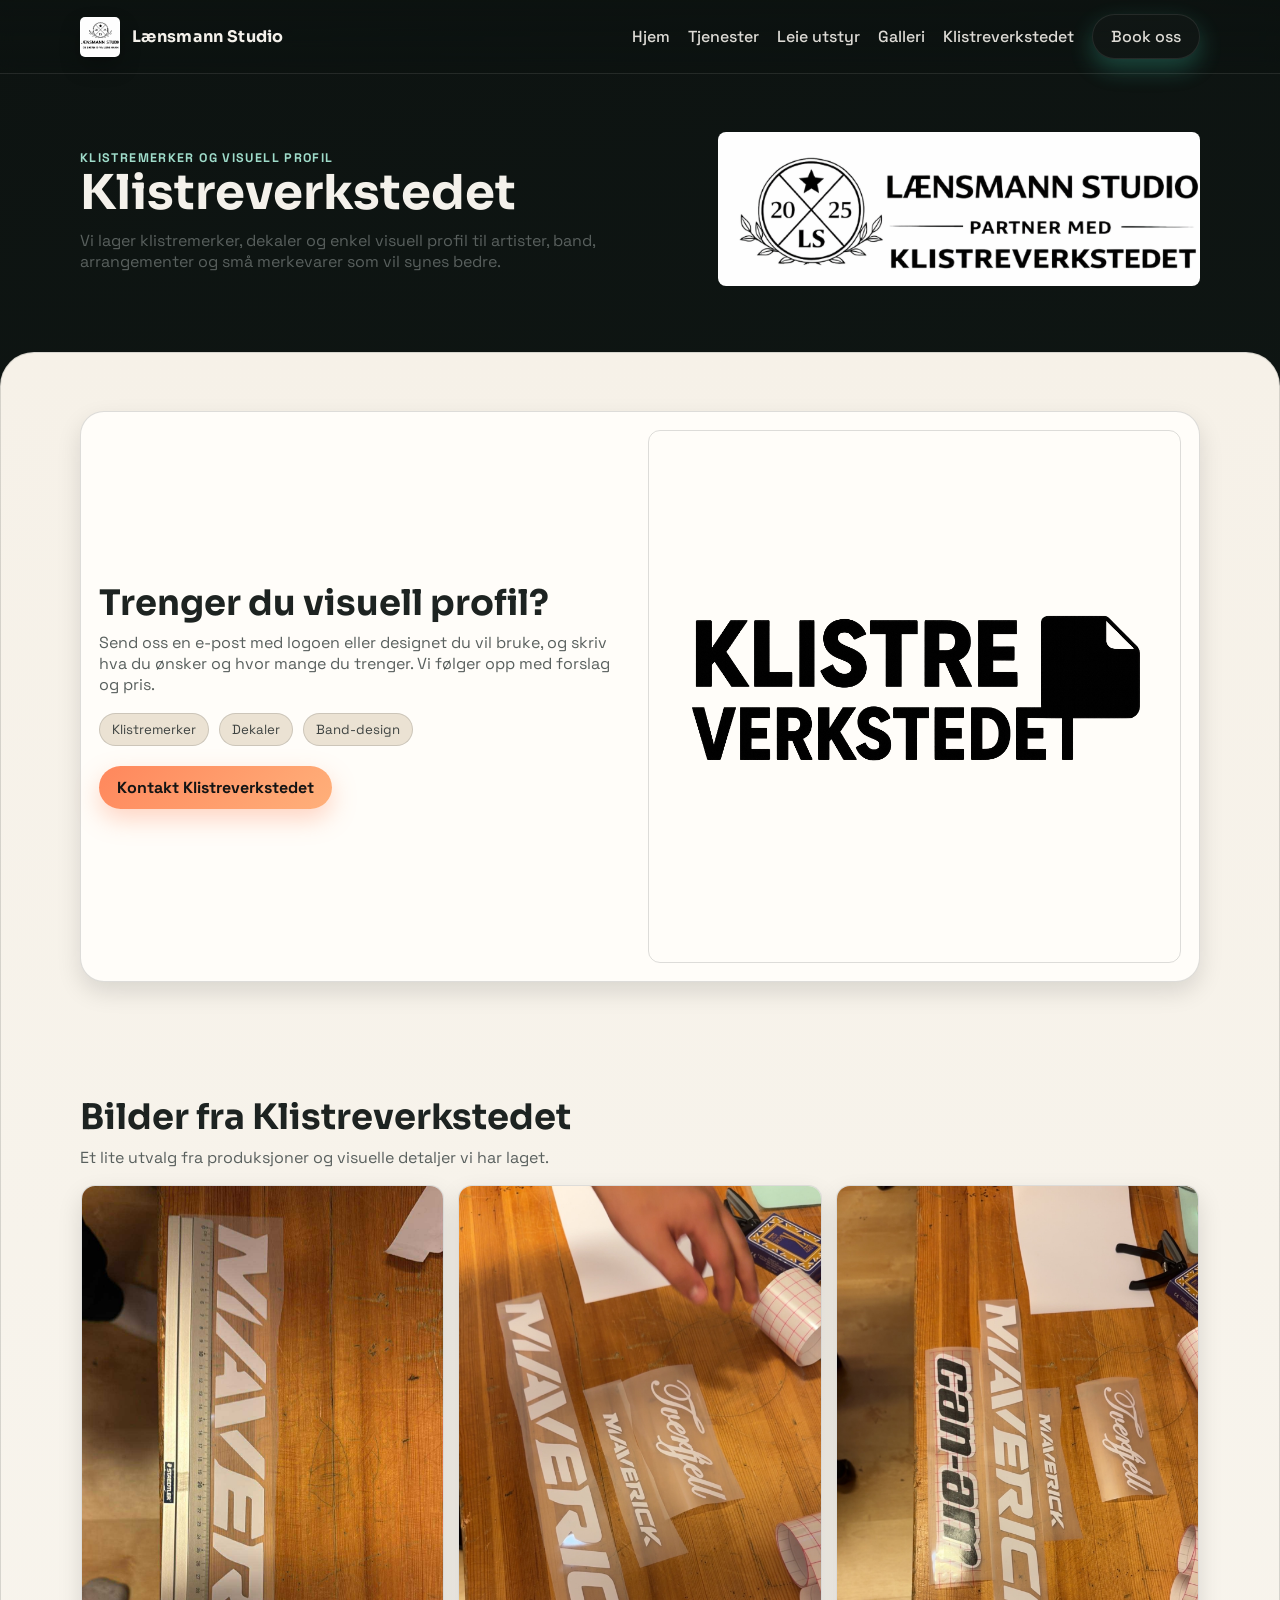
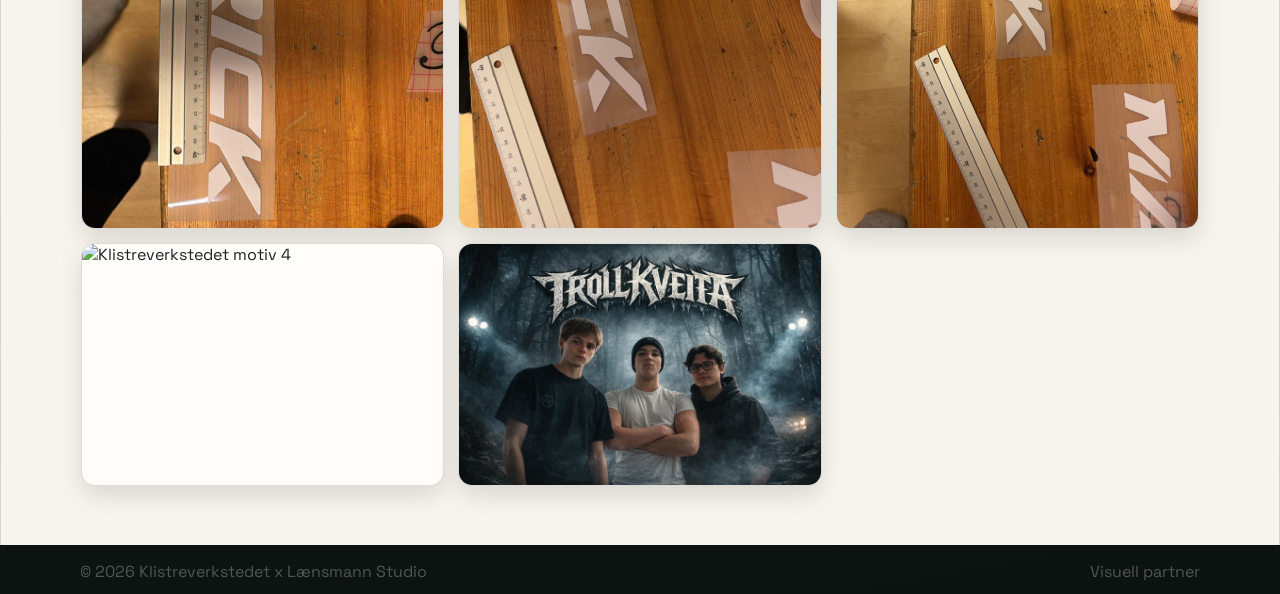
==== index.html @ 18c19442 "Initial commit: Add klistre website" ====
<!DOCTYPE html>
<html lang="no">
<head>
	<meta charset="UTF-8">
	<meta name="viewport" content="width=device-width, initial-scale=1">
	<title>Klistreverkstedet | Klistremerker og visuell profil</title>
	<meta name="description" content="Klistreverkstedet lager klistremerker, dekaler og grafiske elementer for band, arrangementer og små prosjekter.">
	<meta name="robots" content="index, follow">
	<meta name="theme-color" content="#0f1513">
	<link rel="canonical" href="https://klistre.lensmann.studio/">
	<meta property="og:type" content="website">
	<meta property="og:title" content="Klistreverkstedet | Klistremerker og visuell profil">
	<meta property="og:description" content="Visuell partner for klistremerker, dekaler og design til artister og arrangementer.">
	<meta property="og:url" content="https://klistre.lensmann.studio/">
	<link rel="icon" href="favicon.ico">
	<link rel="preconnect" href="https://fonts.googleapis.com">
	<link rel="preconnect" href="https://fonts.gstatic.com" crossorigin>
	<link href="https://fonts.googleapis.com/css2?family=Sora:wght@400;600;700;800&family=Space+Grotesk:wght@400;500;700&display=swap" rel="stylesheet">
	<link rel="stylesheet" href="style.css">
</head>
<body>
	<a class="skip-link" href="#main-content">Hopp til innhold</a>
	<header class="site-header">
		<div class="container nav-row">
			<a href="https://lensmann.studio/" class="logo" aria-label="Lænsmann Studio hjem">
				<img class="logo-image" src="assets/images/025058f0-4798-4625-9d1c-1b03dbedbc02.png" alt="Lænsmann Studio logo">
				<span class="logo-text">Lænsmann Studio</span>
			</a>
			<button class="nav-toggle" type="button" aria-expanded="false" aria-controls="main-nav" aria-label="Åpne meny">
				<span class="nav-toggle__icon" aria-hidden="true">
					<span class="nav-toggle__line"></span>
					<span class="nav-toggle__line"></span>
					<span class="nav-toggle__line"></span>
				</span>
			</button>
			<nav id="main-nav" class="site-nav" aria-label="Hovedmeny">
				<a href="https://lensmann.studio/">Hjem</a>
				<a href="https://lensmann.studio/#tjenester">Tjenester</a>
				<a href="https://lensmann.studio/leieut.html">Leie utstyr</a>
				<a href="https://lensmann.studio/galleri.html">Galleri</a>
				<a href="https://klistre.lensmann.studio/">Klistreverkstedet</a>
				<a href="https://lensmann.studio/kontakt.html" class="btn btn-secondary btn-booking">Book oss</a>
			</nav>
		</div>
	</header>

	<main id="main-content">
		<section class="page-hero">
			<div class="container hero-layout">
				<div>
					<span class="eyebrow">Klistremerker og visuell profil</span>
					<h1 class="page-title">Klistreverkstedet</h1>
					<p class="section-lead">Vi lager klistremerker, dekaler og enkel visuell profil til artister, band, arrangementer og små merkevarer som vil synes bedre.</p>
				</div>
				<img src="assets/images/image.png" alt="Klistreverkstedet" loading="lazy" decoding="async" style="max-width: 100%; height: auto; object-fit: cover; border-radius: 8px;">
			</div>
		</section>

		<div class="content-shell">
			<section>
				<div class="container">
					<article class="partner-card">
						<div>
							<h2 class="section-title">Trenger du visuell profil?</h2>
							<p class="section-lead">Send oss en e-post med logoen eller designet du vil bruke, og skriv hva du ønsker og hvor mange du trenger. Vi følger opp med forslag og pris.</p>
							<div class="feature-row">
								<span class="tag">Klistremerker</span>
								<span class="tag">Dekaler</span>
								<span class="tag">Band-design</span>
							</div>
							<div class="hero-actions">
								<a class="btn btn-primary" href="mailto:klistreverkstedet@lensmann.studio?subject=Foresp%C3%B8rsel%20om%20klistremerker">Kontakt Klistreverkstedet</a>
							</div>
						</div>
						<img src="assets/images/klistreverkstedet.png" alt="Klistreverkstedet logo" loading="lazy" decoding="async">
					</article>
				</div>
			</section>

			<section>
				<div class="container">
					<div class="section-head">
						<h2 class="section-title">Bilder fra Klistreverkstedet</h2>
						<p class="section-lead">Et lite utvalg fra produksjoner og visuelle detaljer vi har laget.</p>
					</div>

					<div id="klistre-media-wall" class="media-wall">
						<p class="form-help">Laster media...</p>
					</div>
				</div>
			</section>
		</div>
	</main>

	<footer>
		<div class="container footer-inner">
			<span>© <span id="year"></span> Klistreverkstedet x Lænsmann Studio</span>
			<span>Visuell partner</span>
		</div>
	</footer>

	<script>
		document.getElementById("year").textContent = new Date().getFullYear();

		function setupMobileNav() {
			const navToggle = document.querySelector(".nav-toggle");
			const siteNav = document.querySelector(".site-nav");

			if (!navToggle || !siteNav) {
				return;
			}

			const closeNav = () => {
				navToggle.setAttribute("aria-expanded", "false");
				navToggle.setAttribute("aria-label", "Åpne meny");
				siteNav.classList.remove("is-open");
			};

			navToggle.addEventListener("click", () => {
				const isExpanded = navToggle.getAttribute("aria-expanded") === "true";
				const nextExpanded = !isExpanded;
				navToggle.setAttribute("aria-expanded", String(nextExpanded));
				navToggle.setAttribute("aria-label", nextExpanded ? "Lukk meny" : "Åpne meny");
				siteNav.classList.toggle("is-open", nextExpanded);
			});

			siteNav.querySelectorAll("a").forEach((link) => {
				link.addEventListener("click", closeNav);
			});

			window.addEventListener("resize", () => {
				if (window.innerWidth > 820) {
					closeNav();
				}
			});
		}

		setupMobileNav();

		async function loadKlistreMedia() {
			const mediaWall = document.getElementById("klistre-media-wall");

			try {
				const response = await fetch("assets/data/klistreverksted-media.json", { cache: "no-store" });
				if (!response.ok) {
					throw new Error("Kunne ikke hente media.");
				}

				const data = await response.json();
				const mediaItems = Array.isArray(data.media) ? data.media : [];

				if (!mediaItems.length) {
					mediaWall.innerHTML = '<p class="form-help">Ingen media funnet enda.</p>';
					return;
				}

				mediaWall.innerHTML = mediaItems
					.map((item, index) => {
						if (item.type === "video") {
							return `
								<figure class="media-item">
									<video controls preload="metadata" playsinline>
										<source src="${item.src}" type="video/quicktime">
										Nettleseren din støtter ikke denne videoen.
									</video>
								</figure>
							`;
						}

						const altText = item.alt || `Klistreverkstedet media ${index + 1}`;
						return `
							<figure class="media-item">
								<img src="${item.src}" alt="${altText}" loading="lazy" decoding="async">
							</figure>
						`;
					})
					.join("");
			} catch (error) {
				mediaWall.innerHTML = '<p class="form-help">Kunne ikke laste media akkurat nå. Prøv å oppdatere siden.</p>';
			}
		}

		loadKlistreMedia();
	</script>
</body>
</html>
---- style.css ----
:root {
  --bg: #0f1513;
  --bg-soft: #16201d;
  --surface: #f6f1e8;
  --surface-2: #ebe2d3;
  --text-dark: #1d2321;
  --text-light: #f4f1eb;
  --muted: #59605e;
  --brand: #ff875c;
  --brand-dark: #d65d34;
  --accent: #3fc2a3;
  --border-dark: rgba(255, 255, 255, 0.1);
  --border-light: rgba(29, 35, 33, 0.15);
  --radius-lg: 24px;
  --radius-md: 16px;
  --radius-sm: 12px;
  --shadow-soft: 0 14px 34px rgba(0, 0, 0, 0.16);
  --shadow-card: 0 10px 24px rgba(0, 0, 0, 0.12);
}

* {
  box-sizing: border-box;
}

html,
body {
  margin: 0;
  padding: 0;
  scroll-behavior: smooth;
}

body {
  font-family: "Space Grotesk", "Segoe UI", sans-serif;
  color: var(--text-light);
  background:
    radial-gradient(900px 500px at 85% -10%, rgba(255, 135, 92, 0.28), transparent 50%),
    radial-gradient(1000px 550px at 10% -15%, rgba(63, 194, 163, 0.18), transparent 46%),
    linear-gradient(170deg, #0d1311 0%, #101815 55%, #0c1210 100%);
  min-height: 100vh;
}

img {
  max-width: 100%;
  display: block;
}

a {
  color: inherit;
  text-decoration: none;
}

a:focus-visible,
button:focus-visible,
summary:focus-visible {
  outline: 3px solid #3fc2a3;
  outline-offset: 3px;
}

.skip-link {
  position: absolute;
  top: -100px;
  left: 12px;
  z-index: 120;
  background: #ffffff;
  color: #111;
  padding: 10px 14px;
  border-radius: 10px;
  border: 1px solid #111;
  font-weight: 700;
}

.skip-link:focus {
  top: 12px;
}

.container {
  width: min(1120px, 92%);
  margin: 0 auto;
}

.site-header {
  position: sticky;
  top: 0;
  z-index: 50;
  padding-top: env(safe-area-inset-top);
  border-bottom: 1px solid var(--border-dark);
  backdrop-filter: blur(8px) saturate(130%);
  background: linear-gradient(to bottom, rgba(12, 18, 16, 0.95), rgba(12, 18, 16, 0.72));
}

.nav-row {
  display: flex;
  align-items: center;
  justify-content: space-between;
  gap: 20px;
  padding: 14px 0;
}

.logo {
  display: inline-flex;
  align-items: center;
  gap: 12px;
}

.logo-image {
  width: 40px;
  height: 40px;
  border-radius: 5px;
  object-fit: cover;
  border: 1px solid rgba(255, 255, 255, 0.26);
  box-shadow: 0 10px 20px rgba(0, 0, 0, 0.26);
  background: #fff;
}

.logo-badge {
  width: 38px;
  height: 38px;
  border-radius: 10px;
  display: grid;
  place-items: center;
  background: linear-gradient(140deg, var(--brand), #ffb07a);
  color: #111;
  font-weight: 800;
  letter-spacing: 0.02em;
  box-shadow: var(--shadow-soft);
}

.logo-text {
  font-family: "Sora", "Segoe UI", sans-serif;
  font-weight: 700;
  letter-spacing: 0.02em;
}

.site-nav {
  display: flex;
  align-items: center;
  gap: 18px;
  flex-wrap: wrap;
}

.nav-toggle {
  display: none;
  width: 42px;
  height: 42px;
  align-items: center;
  justify-content: center;
  border: 1px solid rgba(255, 255, 255, 0.22);
  border-radius: 10px;
  background: rgba(255, 255, 255, 0.04);
  color: var(--text-light);
  cursor: pointer;
}

.nav-toggle__icon {
  display: grid;
  gap: 4px;
}

.nav-toggle__line {
  display: block;
  width: 18px;
  height: 2px;
  border-radius: 2px;
  background: currentColor;
  transition: transform 0.2s ease, opacity 0.2s ease;
}

.nav-toggle[aria-expanded="true"] .nav-toggle__line:nth-child(1) {
  transform: translateY(6px) rotate(45deg);
}

.nav-toggle[aria-expanded="true"] .nav-toggle__line:nth-child(2) {
  opacity: 0;
}

.nav-toggle[aria-expanded="true"] .nav-toggle__line:nth-child(3) {
  transform: translateY(-6px) rotate(-45deg);
}

.site-nav a {
  opacity: 0.9;
  font-weight: 500;
}

.site-nav a:hover {
  opacity: 1;
}

.btn {
  display: inline-flex;
  align-items: center;
  justify-content: center;
  border: 0;
  border-radius: 999px;
  padding: 11px 18px;
  font-weight: 700;
  transition: transform 0.15s ease, box-shadow 0.15s ease;
}

.btn:hover {
  transform: translateY(-1px);
}

.btn-primary {
  background: linear-gradient(135deg, var(--brand), #ffb07a);
  color: #141414;
  box-shadow: 0 10px 24px rgba(255, 135, 92, 0.34);
}
.btn-primary:hover {
  box-shadow: 0 16px 32px rgba(255, 135, 92, 0.48);
}

.btn-booking {
  background: linear-gradient(135deg, var(--accent), #7fdbc7);
  color: #10211d;
  box-shadow: 0 10px 24px rgba(63, 194, 163, 0.34);
}

.btn-booking:hover {
  box-shadow: 0 16px 32px rgba(63, 194, 163, 0.48);
  transform: translateY(-2px);
}


.btn-secondary {
  border: 1px solid var(--border-dark);
  color: var(--text-light);
  background: rgba(255, 255, 255, 0.02);
}

.hero {
  padding: 72px 0 32px;
}

.hero-layout {
  display: grid;
  grid-template-columns: 1.12fr 0.88fr;
  gap: 24px;
  align-items: center;
}

.eyebrow {
  display: inline-block;
  text-transform: uppercase;
  letter-spacing: 0.11em;
  font-size: 0.78rem;
  color: #9fdcca;
  font-weight: 700;
}

h1,
h2,
h3 {
  margin-top: 0;
  line-height: 1.1;
  font-family: "Sora", "Segoe UI", sans-serif;
}

h1 {
  font-size: clamp(2rem, 4.9vw, 3.7rem);
  margin-bottom: 0.9rem;
}

.lead {
  color: #d4d7d5;
  max-width: 60ch;
  font-size: 1.04rem;
}

.hero-actions {
  margin-top: 20px;
  display: flex;
  gap: 10px;
  flex-wrap: wrap;
}

.hero-media {
  border-radius: var(--radius-lg);
  overflow: hidden;
  border: 1px solid var(--border-dark);
  box-shadow: var(--shadow-soft);
}

.hero-media img {
  width: 100%;
  height: 100%;
  min-height: 350px;
  object-fit: cover;
}

.content-shell {
  background: linear-gradient(180deg, var(--surface) 0%, #f8f5ee 100%);
  border-top-left-radius: 34px;
  border-top-right-radius: 34px;
  margin-top: 36px;
  color: var(--text-dark);
  border: 1px solid var(--border-light);
  border-bottom: 0;
}

section {
  padding: 58px 0;
}

.section-head {
  margin-bottom: 16px;
}

.section-title {
  font-size: clamp(1.55rem, 3vw, 2.2rem);
  margin-bottom: 10px;
}

.section-lead {
  margin: 0;
  color: var(--muted);
  max-width: 62ch;
}

.grid-3 {
  margin-top: 22px;
  display: grid;
  grid-template-columns: repeat(3, minmax(0, 1fr));
  gap: 16px;
}

.card {
  background: #fffdf9;
  border: 1px solid var(--border-light);
  border-radius: var(--radius-md);
  padding: 18px;
  box-shadow: var(--shadow-card);
  
}

.card p {
  margin: 0;
  color: var(--muted);
}

.card,
.hero-media,
.gallery-item,
.item-card,
.partner-card {
  transition: transform 0.2s ease, box-shadow 0.2s ease;
}

.card:hover,
.item-card:hover,
.partner-card:hover {
  transform: translateY(-3px);
  box-shadow: 0 14px 28px rgba(0, 0, 0, 0.18);
}

.tag {
  display: inline-flex;
  align-items: center;
  gap: 8px;
  font-size: 0.83rem;
  border-radius: 999px;
  background: var(--surface-2);
  padding: 7px 12px;
  border: 1px solid var(--border-light);
  color: #3e4341;
}

.feature-row {
  margin-top: 18px;
  display: flex;
  flex-wrap: wrap;
  gap: 10px;
}

.gallery {
  margin-top: 22px;
  display: grid;
  grid-template-columns: repeat(3, minmax(0, 1fr));
  gap: 12px;
}

.gallery-item {
  border-radius: 14px;
  overflow: hidden;
  border: 1px solid var(--border-light);
}

.gallery-item img {
  width: 100%;
  height: 100%;
  min-height: 210px;
  object-fit: cover;
}

.pricing-grid {
  margin-top: 22px;
  display: grid;
  grid-template-columns: repeat(3, minmax(0, 1fr));
  gap: 16px;
}

.price {
  font-size: 1.6rem;
  font-weight: 800;
  margin: 10px 0;
}

.split {
  margin-top: 18px;
  display: grid;
  grid-template-columns: 1.1fr 0.9fr;
  gap: 16px;
}

.contact-list {
  display: grid;
  gap: 8px;
  color: var(--muted);
}

.contact-list a:hover {
  color: #2c4a42;
  text-decoration: underline;
}

.booking-form {
  margin-top: 14px;
  padding: 22px;
  border: 1px solid #dbcdb9;
  background:
    radial-gradient(700px 180px at 100% -5%, rgba(255, 135, 92, 0.12), transparent 55%),
    #fffdf8;
  box-shadow: 0 22px 40px rgba(29, 35, 33, 0.14);
}

.form-block {
  padding: 14px;
  border-radius: 14px;
  background: linear-gradient(180deg, #fffdfa 0%, #fff7ec 100%);
  border: 1px solid #e3d7c7;
  margin-bottom: 12px;
}

.form-block h3 {
  margin: 0 0 10px;
  font-size: 1.05rem;
}

.form-grid {
  display: grid;
  grid-template-columns: repeat(2, minmax(0, 1fr));
  gap: 12px;
}

.event-options-grid {
  display: grid;
  grid-template-columns: repeat(3, minmax(0, 1fr));
  gap: 10px;
  margin-top: 8px;
}

.choice-chip {
  display: grid;
  grid-template-columns: 18px 1fr auto;
  align-items: center;
  gap: 8px;
  border: 1px solid #deceba;
  border-radius: 14px;
  padding: 11px 12px;
  background: linear-gradient(180deg, #fff 0%, #fff8ef 100%);
  cursor: pointer;
  min-height: 52px;
  transition: transform 0.15s ease, border-color 0.15s ease, box-shadow 0.15s ease, background 0.15s ease;
}

.choice-chip input {
  width: 16px;
  height: 16px;
}

.choice-chip span {
  font-weight: 600;
  color: #313836;
}

.choice-chip span::after {
  content: "Velg";
  font-size: 0.72rem;
  letter-spacing: 0.04em;
  text-transform: uppercase;
  color: #8f6f52;
  margin-left: 10px;
}

.choice-chip:hover {
  transform: translateY(-1px);
  border-color: #c9b296;
}

.choice-chip:has(input:checked) {
  border-color: #3fc2a3;
  box-shadow: 0 0 0 2px rgba(63, 194, 163, 0.2);
  background: linear-gradient(180deg, #f8fffd 0%, #edfff8 100%);
}

.choice-chip:has(input:checked) span::after {
  content: "Valgt";
  color: #16735b;
}

.field {
  display: grid;
  gap: 6px;
}

.field label {
  font-weight: 700;
  font-size: 0.95rem;
}

.field input,
.field select,
.field textarea {
  width: 100%;
  border: 1px solid #d8cdbd;
  border-radius: 10px;
  background: #fff;
  color: #1d2321;
  padding: 11px 12px;
  font: inherit;
  transition: border-color 0.15s ease, box-shadow 0.15s ease;
}

.field textarea {
  resize: vertical;
  min-height: 140px;
}

.field input:focus,
.field select:focus,
.field textarea:focus {
  border-color: #3fc2a3;
  outline: 2px solid rgba(63, 194, 163, 0.2);
}

.field-full {
  grid-column: 1 / -1;
}

.equipment-grid {
  display: grid;
  grid-template-columns: repeat(3, minmax(0, 1fr));
  gap: 10px;
  margin-top: 8px;
}

.equipment-card {
  display: grid;
  gap: 8px;
  border: 1px solid #dfd2c0;
  border-radius: 14px;
  padding: 8px;
  background: linear-gradient(180deg, #fff 0%, #fff9ef 100%);
  font-size: 0.9rem;
  cursor: pointer;
  transition: border-color 0.15s ease, transform 0.15s ease, box-shadow 0.15s ease, background 0.15s ease;
}

.equipment-card input {
  position: absolute;
  opacity: 0;
  pointer-events: none;
}

.equipment-card img {
  width: 100%;
  height: 135px;
  object-fit: cover;
  object-position: center;
  border-radius: 10px;
  border: 1px solid #e7dccd;
}

.equipment-card span {
  display: inline-flex;
  align-items: center;
  justify-content: space-between;
  gap: 6px;
  font-weight: 600;
  color: #343a38;
}

.equipment-card span::after {
  content: "Velg";
  font-size: 0.76rem;
  letter-spacing: 0.04em;
  text-transform: uppercase;
  color: #8b6a4e;
}

.equipment-card:hover {
  border-color: #c9b296;
  transform: translateY(-1px);
}

.equipment-card:has(input:checked) {
  border-color: #3fc2a3;
  box-shadow: 0 0 0 2px rgba(63, 194, 163, 0.22);
  background: linear-gradient(180deg, #f8fffd 0%, #edfff8 100%);
}

.equipment-card:has(input:checked) span::after {
  content: "Valgt";
  color: #16735b;
}

.form-help {
  margin: 10px 0 0;
  font-size: 0.9rem;
  color: #5e6462;
}

.is-hidden {
  display: none;
}

.form-actions {
  margin-top: 14px;
  display: flex;
  align-items: center;
  gap: 12px;
  flex-wrap: wrap;
}

.form-note {
  margin: 0;
  color: var(--muted);
  font-size: 0.92rem;
}

.form-feedback {
  margin: 10px 0 0;
  padding: 10px 12px;
  border-radius: 10px;
  display: none;
  font-weight: 600;
}

.form-feedback.success {
  display: block;
  color: #104a3b;
  background: #ddf7f0;
  border: 1px solid #97d9c7;
}

.form-feedback.error {
  display: block;
  color: #6a1f12;
  background: #ffe9e2;
  border: 1px solid #f4b19f;
}

.hp-field {
  position: absolute;
  left: -9999px;
}

.faq-grid {
  margin-top: 22px;
  display: grid;
  gap: 12px;
}

.faq-item summary {
  font-weight: 700;
  cursor: pointer;
  list-style: none;
}

.faq-item summary::-webkit-details-marker {
  display: none;
}

.faq-item summary::after {
  content: "+";
  float: right;
  color: var(--brand-dark);
}

.faq-item[open] summary::after {
  content: "-";
}

.faq-item p {
  margin-top: 12px;
}

.embed-wrap {
  border-radius: var(--radius-md);
  overflow: hidden;
  border: 1px solid var(--border-light);
  box-shadow: var(--shadow-card);
}

.embed-wrap iframe {
  width: 100%;
  min-height: 780px;
  border: 0;
}

.page-hero {
  padding: 58px 0 30px;
}

.page-title {
  margin-bottom: 10px;
  font-size: clamp(1.8rem, 4vw, 3rem);
}

.item-grid {
  margin-top: 20px;
  display: grid;
  grid-template-columns: repeat(3, minmax(0, 1fr));
  gap: 14px;
}

.item-card {
  background: #fffdf9;
  border: 1px solid var(--border-light);
  border-radius: var(--radius-md);
  overflow: hidden;
  box-shadow: var(--shadow-card);
}

.item-card img {
  width: 100%;
  aspect-ratio: 4 / 3;
  object-fit: cover;
}

.item-card .inner {
  padding: 14px;
}

.partner-card {
  display: grid;
  grid-template-columns: 1fr 1fr;
  gap: 16px;
  align-items: center;
  background: #fffdf9;
  border: 1px solid var(--border-light);
  border-radius: var(--radius-lg);
  padding: 18px;
  box-shadow: var(--shadow-card);
}

.partner-card img {
  width: 100%;
  border-radius: var(--radius-sm);
  border: 1px solid var(--border-light);
}

.media-wall {
  margin-top: 16px;
  display: grid;
  grid-template-columns: repeat(3, minmax(0, 1fr));
  gap: 12px;
}

.media-item {
  margin: 1px;
  border-radius: 14px;
  overflow: hidden;
  border: 1px solid var(--border-light);
  background: #fffdf9;
  box-shadow: var(--shadow-card);
}

.media-item img,
.media-item video {
  width: 100%;
  height: 100%;
  min-height: 220px;
  object-fit: cover;
  display: block;
}

footer {
  margin-top: 3px;
  border-top: 1px solid var(--border-light);
  color: #505654;
}

.footer-inner {
  padding: 12px 0 12px;
  display: flex;
  justify-content: space-between;
  gap: 10px;
  flex-wrap: wrap;
}

@media (max-width: 960px) {
  .hero-layout,
  .grid-3,
  .gallery,
  .pricing-grid,
  .split,
  .item-grid,
  .partner-card,
  .media-wall {
    grid-template-columns: 1fr;
  }

  .hero {
    padding-top: 56px;
  }

  .hero-media img {
    min-height: 250px;
  }

  .content-shell {
    border-top-left-radius: 20px;
    border-top-right-radius: 20px;
    margin-top: 24px;
  }

  .form-grid {
    grid-template-columns: 1fr;
  }

  .equipment-grid {
    grid-template-columns: 1fr 1fr;
  }

  .event-options-grid {
    grid-template-columns: 1fr 1fr;
  }

  .booking-form {
    padding: 16px;
  }

  .form-block {
    padding: 12px;
  }
}

@media (max-width: 820px) {
  .nav-row {
    flex-wrap: wrap;
    align-items: center;
    gap: 8px;
    padding: 12px 0;
  }

  .logo {
    margin-right: auto;
  }

  .logo-text {
    font-size: 0.98rem;
  }

  .nav-toggle {
    display: inline-flex;
  }

  .site-nav {
    width: 100%;
    display: grid;
    grid-template-columns: 1fr;
    gap: 8px;
    max-height: 0;
    opacity: 0;
    overflow: hidden;
    pointer-events: none;
    transform: translateY(-6px);
    transition: max-height 0.25s ease, opacity 0.2s ease, transform 0.2s ease, margin-top 0.2s ease, padding-top 0.2s ease;
  }

  .site-nav.is-open {
    max-height: 360px;
    opacity: 1;
    pointer-events: auto;
    transform: translateY(0);
    margin-top: 6px;
    padding-top: 8px;
    border-top: 1px solid rgba(255, 255, 255, 0.12);
  }

  .site-nav a {
    display: flex;
    align-items: center;
    justify-content: center;
    min-height: 42px;
    padding: 10px 12px;
    border-radius: 12px;
    border: 1px solid rgba(255, 255, 255, 0.15);
    background: rgba(255, 255, 255, 0.03);
    text-align: center;
    line-height: 1.2;
  }

  .site-nav .btn {
    width: 100%;
    border-radius: 12px;
    padding: 10px 12px;
  }
}

@media (max-width: 640px) {
  .container {
    width: min(1120px, 94%);
  }

  .hero,
  .page-hero {
    padding-top: 40px;
  }

  section {
    padding: 44px 0;
  }

  .hero-actions .btn {
    width: 100%;
  }

  .content-shell {
    border-top-left-radius: 16px;
    border-top-right-radius: 16px;
  }

  .footer-inner {
    justify-content: center;
    text-align: center;
  }

  .equipment-grid {
    grid-template-columns: 1fr;
  }

  .event-options-grid {
    grid-template-columns: 1fr;
  }
}

@media (prefers-reduced-motion: reduce) {
  html,
  body {
    scroll-behavior: auto;
  }

  *,
  *::before,
  *::after {
    animation: none !important;
    transition: none !important;
  }
}

.direct-contact-title {

  color: #000000;
  font-weight: 900;
}
.ring-oss {
  background: linear-gradient(1deg, var(--accent), #995252);
  color: #10211d;

}
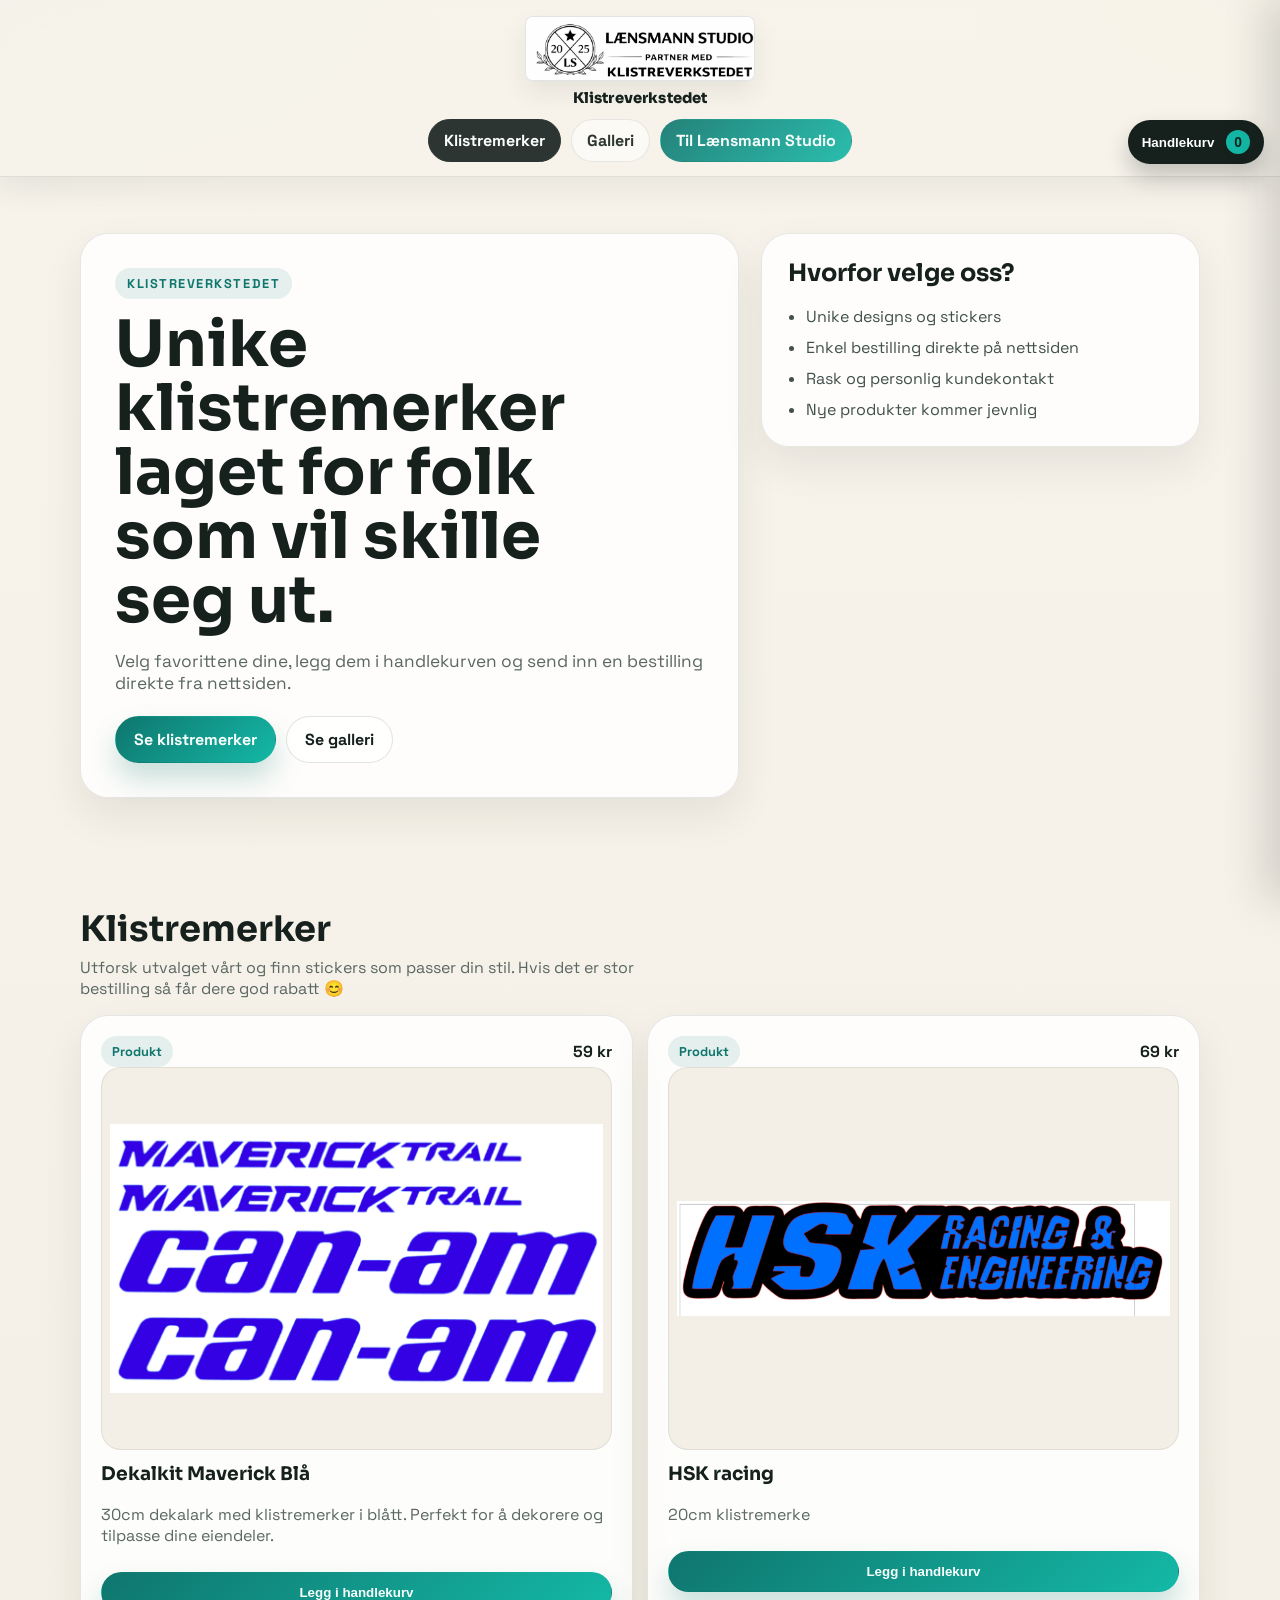
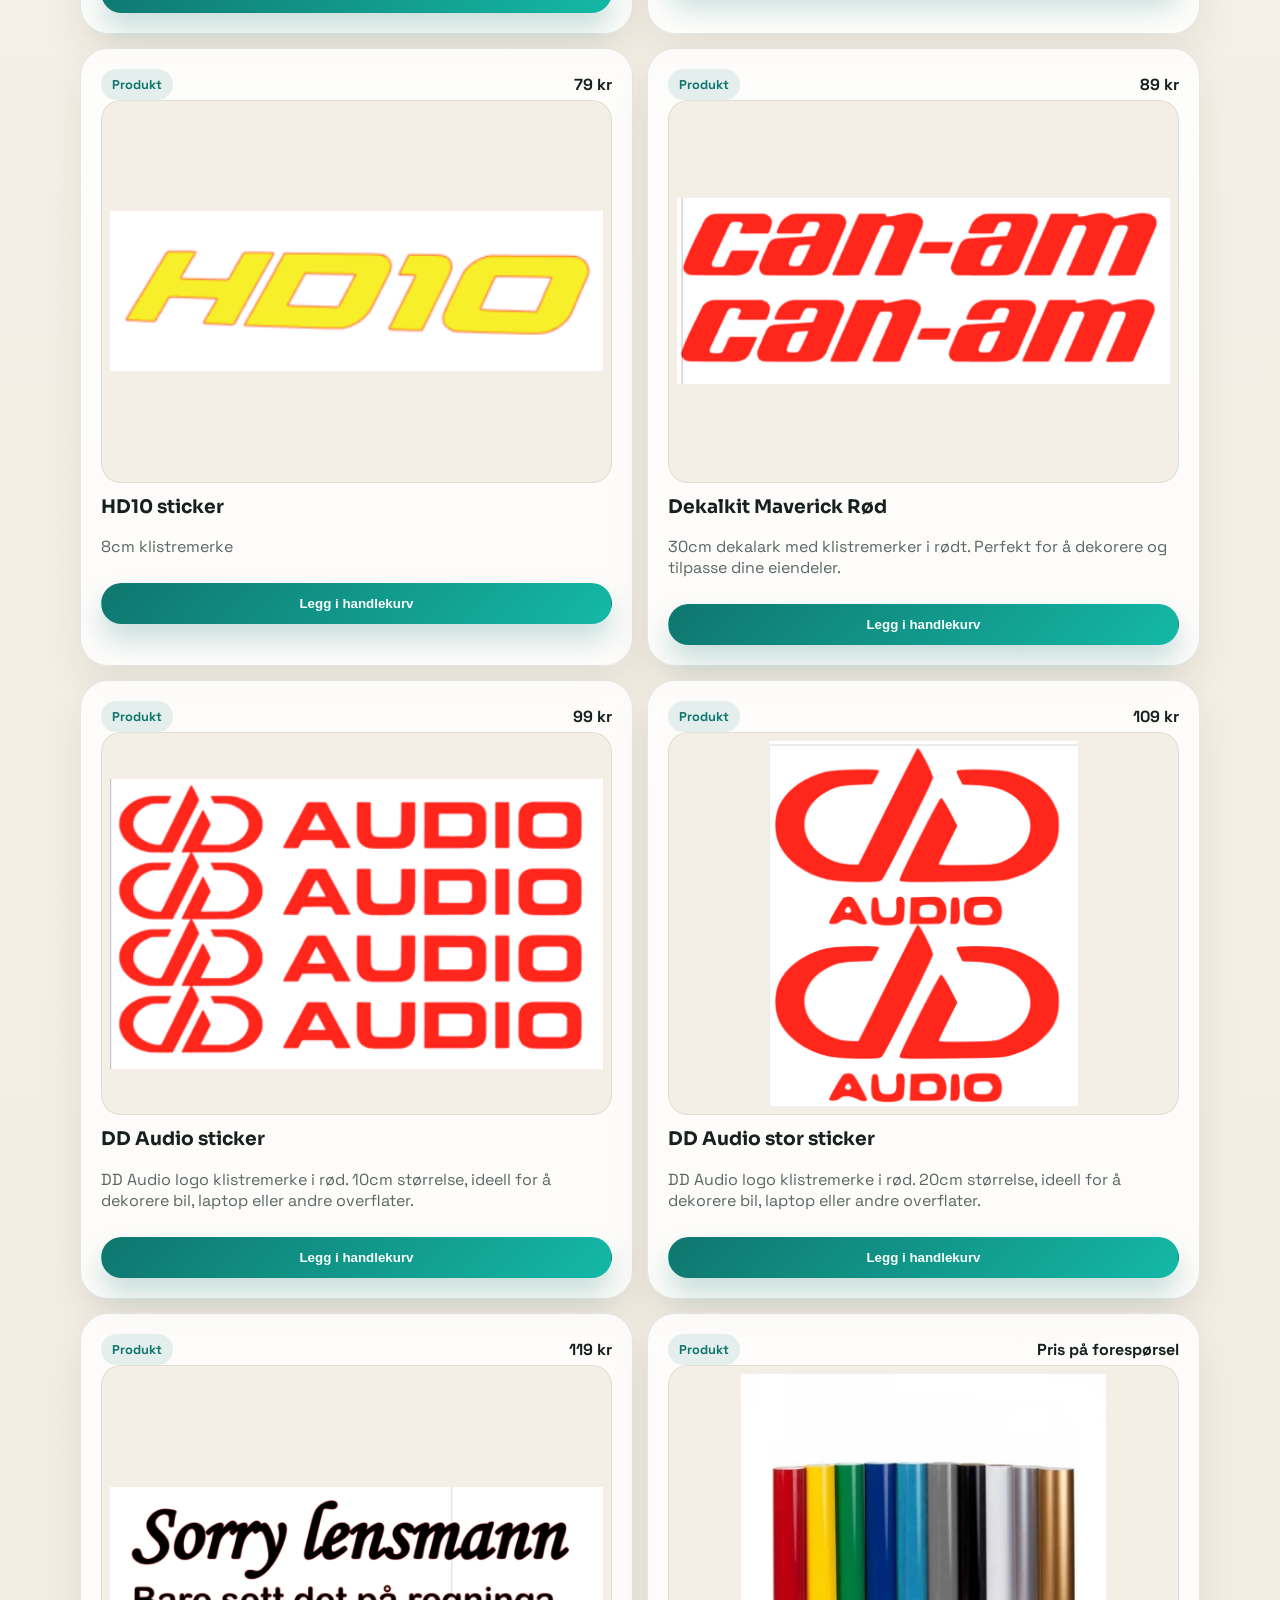
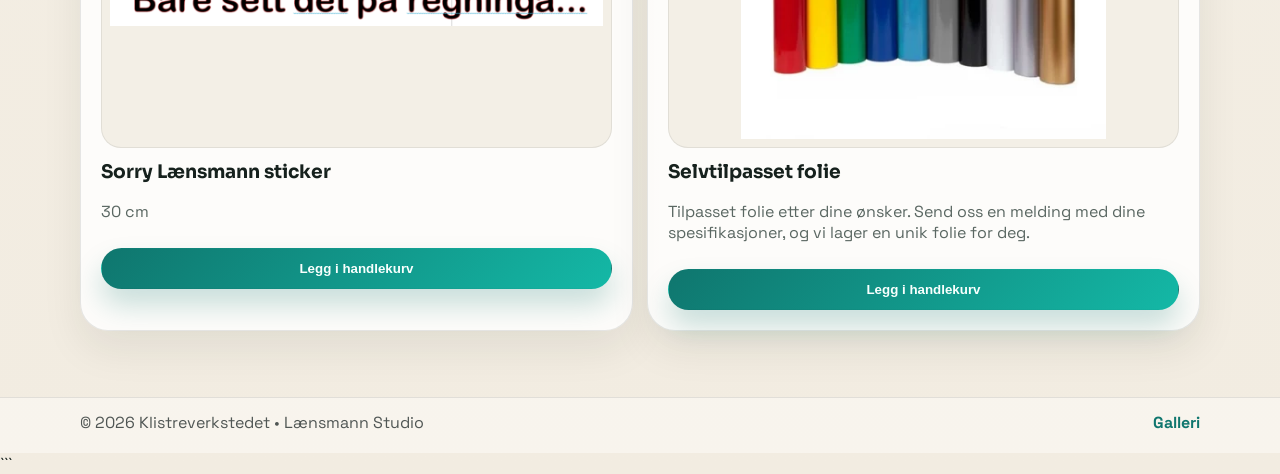
==== commit d3c9f235: "Masse fix, fikk ordnet helt ny nettside og handlekurv. Blitt en ekte nettbutikk nå :)" ====
--- a/index.html
+++ b/index.html
@@ -3,14 +3,14 @@
 <head>
 	<meta charset="UTF-8">
 	<meta name="viewport" content="width=device-width, initial-scale=1">
-	<title>Klistreverkstedet | Klistremerker og visuell profil</title>
-	<meta name="description" content="Klistreverkstedet lager klistremerker, dekaler og grafiske elementer for band, arrangementer og små prosjekter.">
+	<title>Klistreverkstedet | Unike klistremerker</title>
+	<meta name="description" content="Klistreverkstedet lager og selger unike klistremerker med enkel bestilling direkte fra nettsiden.">
 	<meta name="robots" content="index, follow">
-	<meta name="theme-color" content="#0f1513">
+	<meta name="theme-color" content="#f7f3eb">
 	<link rel="canonical" href="https://klistre.lensmann.studio/">
 	<meta property="og:type" content="website">
-	<meta property="og:title" content="Klistreverkstedet | Klistremerker og visuell profil">
-	<meta property="og:description" content="Visuell partner for klistremerker, dekaler og design til artister og arrangementer.">
+	<meta property="og:title" content="Klistreverkstedet | Unike klistremerker">
+	<meta property="og:description" content="Utforsk klistremerker, legg favorittene dine i handlekurven og send inn bestilling direkte fra nettsiden.">
 	<meta property="og:url" content="https://klistre.lensmann.studio/">
 	<link rel="icon" href="favicon.ico">
 	<link rel="preconnect" href="https://fonts.googleapis.com">
@@ -20,12 +20,14 @@
 </head>
 <body>
 	<a class="skip-link" href="#main-content">Hopp til innhold</a>
+
 	<header class="site-header">
-		<div class="container nav-row">
-			<a href="https://lensmann.studio/" class="logo" aria-label="Lænsmann Studio hjem">
-				<img class="logo-image" src="assets/images/025058f0-4798-4625-9d1c-1b03dbedbc02.png" alt="Lænsmann Studio logo">
-				<span class="logo-text">Lænsmann Studio</span>
+		<div class="container header-top">
+			<a href="https://klistre.lensmann.studio/" class="brand brand--image" aria-label="Til Klistreverkstedet">
+				<img class="brand-image" src="assets/images/image.png" alt="Klistreverkstedet logo">
+				<span class="brand-text">Klistreverkstedet</span>
 			</a>
+
 			<button class="nav-toggle" type="button" aria-expanded="false" aria-controls="main-nav" aria-label="Åpne meny">
 				<span class="nav-toggle__icon" aria-hidden="true">
 					<span class="nav-toggle__line"></span>
@@ -33,154 +35,183 @@
 					<span class="nav-toggle__line"></span>
 				</span>
 			</button>
-			<nav id="main-nav" class="site-nav" aria-label="Hovedmeny">
-				<a href="https://lensmann.studio/">Hjem</a>
-				<a href="https://lensmann.studio/#tjenester">Tjenester</a>
-				<a href="https://lensmann.studio/leieut.html">Leie utstyr</a>
-				<a href="https://lensmann.studio/galleri.html">Galleri</a>
-				<a href="https://klistre.lensmann.studio/">Klistreverkstedet</a>
-				<a href="https://lensmann.studio/kontakt.html" class="btn btn-secondary btn-booking">Book oss</a>
+		</div>
+
+		<div class="container">
+			<nav id="main-nav" class="top-links site-nav" aria-label="Navigasjon">
+				<a href="index.html" aria-current="page">Klistremerker</a>
+				<a href="products.html">Galleri</a>
+				<a class="nav-back" href="https://lensmann.studio/">Til Lænsmann Studio</a>
 			</nav>
 		</div>
 	</header>
 
 	<main id="main-content">
-		<section class="page-hero">
-			<div class="container hero-layout">
-				<div>
-					<span class="eyebrow">Klistremerker og visuell profil</span>
-					<h1 class="page-title">Klistreverkstedet</h1>
-					<p class="section-lead">Vi lager klistremerker, dekaler og enkel visuell profil til artister, band, arrangementer og små merkevarer som vil synes bedre.</p>
-				</div>
-				<img src="assets/images/image.png" alt="Klistreverkstedet" loading="lazy" decoding="async" style="max-width: 100%; height: auto; object-fit: cover; border-radius: 8px;">
+		<section class="hero">
+			<div class="container hero-grid">
+
+				<div class="hero-copy">
+					<span class="eyebrow">Klistreverkstedet</span>
+
+					<h1>Unike klistremerker laget for folk som vil skille seg ut.</h1>
+
+					<p class="lead">
+						Velg favorittene dine, legg dem i handlekurven og send inn en bestilling direkte fra nettsiden.
+					</p>
+
+					<div class="hero-actions">
+						<a class="btn btn-primary" href="#produkter">Se klistremerker</a>
+						<a class="btn btn-secondary" href="products.html">Se galleri</a>
+					</div>
+				</div>
+
+				<aside class="hero-card">
+					<h2>Hvorfor velge oss?</h2>
+
+					<ul class="feature-list">
+						<li>Unike designs og stickers</li>
+						<li>Enkel bestilling direkte på nettsiden</li>
+						<li>Rask og personlig kundekontakt</li>
+						<li>Nye produkter kommer jevnlig</li>
+					</ul>
+				</aside>
+
 			</div>
 		</section>
 
-		<div class="content-shell">
-			<section>
-				<div class="container">
-					<article class="partner-card">
-						<div>
-							<h2 class="section-title">Trenger du visuell profil?</h2>
-							<p class="section-lead">Send oss en e-post med logoen eller designet du vil bruke, og skriv hva du ønsker og hvor mange du trenger. Vi følger opp med forslag og pris.</p>
-							<div class="feature-row">
-								<span class="tag">Klistremerker</span>
-								<span class="tag">Dekaler</span>
-								<span class="tag">Band-design</span>
-							</div>
-							<div class="hero-actions">
-								<a class="btn btn-primary" href="mailto:klistreverkstedet@lensmann.studio?subject=Foresp%C3%B8rsel%20om%20klistremerker">Kontakt Klistreverkstedet</a>
-							</div>
-						</div>
-						<img src="assets/images/klistreverkstedet.png" alt="Klistreverkstedet logo" loading="lazy" decoding="async">
-					</article>
-				</div>
-			</section>
-
-			<section>
-				<div class="container">
-					<div class="section-head">
-						<h2 class="section-title">Bilder fra Klistreverkstedet</h2>
-						<p class="section-lead">Et lite utvalg fra produksjoner og visuelle detaljer vi har laget.</p>
-					</div>
-
-					<div id="klistre-media-wall" class="media-wall">
-						<p class="form-help">Laster media...</p>
-					</div>
-				</div>
-			</section>
-		</div>
+		<section class="content-section" id="produkter">
+			<div class="container">
+
+				<div class="section-head">
+					<h2 class="section-title">Klistremerker</h2>
+
+					<p class="section-lead">
+						Utforsk utvalget vårt og finn stickers som passer din stil. Hvis det er stor bestilling så får dere god rabatt 😊
+					</p>
+				</div>
+
+				<div id="product-grid" class="product-grid">
+					<p class="empty-state">Laster inn produkter...</p>
+				</div>
+
+			</div>
+		</section>
 	</main>
 
-	<footer>
+	<button id="cart-toggle" class="cart-toggle" type="button" aria-expanded="false" aria-controls="cart-panel" aria-label="Åpne handlekurv">
+		Handlekurv <span class="cart-toggle__badge" id="cart-count">0</span>
+	</button>
+
+	<div id="cart-overlay" class="cart-overlay" hidden></div>
+
+	<aside id="cart-panel" class="cart-panel cart-drawer" aria-label="Handlekurv">
+
+		<div class="cart-panel__head">
+			<h2 class="section-title">Handlekurv</h2>
+
+			<button id="cart-close" class="cart-close" type="button" aria-label="Lukk handlekurv">
+				×
+			</button>
+		</div>
+
+		<div id="cart-items" class="cart-items">
+			<p class="empty-state">Handlekurven din er tom.</p>
+		</div>
+
+		<form id="order-form" class="order-form">
+
+			<input type="hidden" name="access_key" value="d9a59166-6df5-4dda-a017-b0f46e9c49c6">
+
+			<input type="hidden" name="subject" value="Ny bestilling fra Klistreverkstedet">
+
+			<input type="hidden" name="from_name" value="Klistreverkstedet">
+
+			<input type="hidden" name="cart_summary" id="cart-summary-input">
+
+			<div class="form-grid form-grid--single">
+
+				<div class="field">
+					<label for="customer-name">Navn</label>
+
+					<input
+						id="customer-name"
+						name="name"
+						type="text"
+						placeholder="Navnet ditt"
+						required>
+				</div>
+
+				<div class="field">
+					<label for="customer-phone">Telefonnummer</label>
+
+					<input
+						id="customer-phone"
+						name="phone"
+						type="tel"
+						placeholder="Telefonnummer"
+						required>
+				</div>
+
+				<div class="field">
+					<label for="customer-email">E-post</label>
+
+					<input
+						id="customer-email"
+						name="email"
+						type="email"
+						placeholder="E-postadresse"
+						required>
+				</div>
+
+				<div class="field field-full">
+					<label for="customer-note">Melding</label>
+
+					<textarea
+						id="customer-note"
+						name="message"
+						placeholder="Skriv hvis du har spørsmål eller ønsker noe spesielt"></textarea>
+				</div>
+
+			</div>
+
+			<div class="cart-summary">
+
+				<div class="cart-summary__row">
+					<span>Sum</span>
+					<strong id="cart-total">0 kr</strong>
+				</div>
+
+				<p class="cart-note">
+					Når du sender inn bestillingen så lager vi klistremerkene med engang og sender melding når det er ferdig.
+				</p>
+
+				<div class="form-actions">
+					<button id="clear-cart" class="btn btn-secondary btn-block" type="button">
+						Tøm handlekurv
+					</button>
+
+					<button class="btn btn-primary btn-block" type="submit">
+						Send bestilling
+					</button>
+				</div>
+
+				<p id="form-status" class="form-note" aria-live="polite"></p>
+
+			</div>
+
+		</form>
+
+	</aside>
+
+	<footer class="site-footer">
 		<div class="container footer-inner">
-			<span>© <span id="year"></span> Klistreverkstedet x Lænsmann Studio</span>
-			<span>Visuell partner</span>
+			<span>© <span id="year"></span> Klistreverkstedet • Lænsmann Studio</span>
+
+			<a href="products.html">Galleri</a>
 		</div>
 	</footer>
 
-	<script>
-		document.getElementById("year").textContent = new Date().getFullYear();
-
-		function setupMobileNav() {
-			const navToggle = document.querySelector(".nav-toggle");
-			const siteNav = document.querySelector(".site-nav");
-
-			if (!navToggle || !siteNav) {
-				return;
-			}
-
-			const closeNav = () => {
-				navToggle.setAttribute("aria-expanded", "false");
-				navToggle.setAttribute("aria-label", "Åpne meny");
-				siteNav.classList.remove("is-open");
-			};
-
-			navToggle.addEventListener("click", () => {
-				const isExpanded = navToggle.getAttribute("aria-expanded") === "true";
-				const nextExpanded = !isExpanded;
-				navToggle.setAttribute("aria-expanded", String(nextExpanded));
-				navToggle.setAttribute("aria-label", nextExpanded ? "Lukk meny" : "Åpne meny");
-				siteNav.classList.toggle("is-open", nextExpanded);
-			});
-
-			siteNav.querySelectorAll("a").forEach((link) => {
-				link.addEventListener("click", closeNav);
-			});
-
-			window.addEventListener("resize", () => {
-				if (window.innerWidth > 820) {
-					closeNav();
-				}
-			});
-		}
-
-		setupMobileNav();
-
-		async function loadKlistreMedia() {
-			const mediaWall = document.getElementById("klistre-media-wall");
-
-			try {
-				const response = await fetch("assets/data/klistreverksted-media.json", { cache: "no-store" });
-				if (!response.ok) {
-					throw new Error("Kunne ikke hente media.");
-				}
-
-				const data = await response.json();
-				const mediaItems = Array.isArray(data.media) ? data.media : [];
-
-				if (!mediaItems.length) {
-					mediaWall.innerHTML = '<p class="form-help">Ingen media funnet enda.</p>';
-					return;
-				}
-
-				mediaWall.innerHTML = mediaItems
-					.map((item, index) => {
-						if (item.type === "video") {
-							return `
-								<figure class="media-item">
-									<video controls preload="metadata" playsinline>
-										<source src="${item.src}" type="video/quicktime">
-										Nettleseren din støtter ikke denne videoen.
-									</video>
-								</figure>
-							`;
-						}
-
-						const altText = item.alt || `Klistreverkstedet media ${index + 1}`;
-						return `
-							<figure class="media-item">
-								<img src="${item.src}" alt="${altText}" loading="lazy" decoding="async">
-							</figure>
-						`;
-					})
-					.join("");
-			} catch (error) {
-				mediaWall.innerHTML = '<p class="form-help">Kunne ikke laste media akkurat nå. Prøv å oppdatere siden.</p>';
-			}
-		}
-
-		loadKlistreMedia();
-	</script>
+	<script src="assets/js/site.js"></script>
 </body>
-</html>+</html>
+```
--- a/style.css
+++ b/style.css
@@ -969,4 +969,732 @@
   background: linear-gradient(1deg, var(--accent), #995252);
   color: #10211d;
 
+}
+
+body {
+  font-family: "Space Grotesk", "Sora", sans-serif;
+  background:
+    radial-gradient(900px 420px at 0% 0%, rgba(15, 118, 110, 0.12), transparent 50%),
+    radial-gradient(700px 320px at 100% 0%, rgba(217, 119, 6, 0.12), transparent 45%),
+    linear-gradient(180deg, #f7f3eb 0%, #f2ece1 100%);
+  color: #16211d;
+}
+
+.site-header {
+  background: rgba(247, 243, 235, 0.92);
+  border-bottom: 1px solid rgba(22, 33, 29, 0.1);
+  backdrop-filter: blur(16px) saturate(130%);
+  box-shadow: 0 12px 30px rgba(22, 33, 29, 0.06);
+}
+
+.header-row,
+.top-links,
+.footer-inner,
+.hero-actions,
+.cart-summary__row {
+  display: flex;
+  align-items: center;
+}
+
+.header-row {
+  justify-content: space-between;
+  gap: 18px;
+  padding: 18px 0;
+}
+
+.brand {
+  display: inline-flex;
+  align-items: center;
+  gap: 12px;
+}
+
+.brand--image {
+  text-decoration: none;
+}
+
+.brand-image {
+  width: 210px;
+  height: 65px;
+  border-radius: 14px;
+  object-fit: cover;
+  border: 1px solid rgba(22, 33, 29, 0.12);
+  box-shadow: 0 12px 24px rgba(22, 33, 29, 0.08);
+  background: #fff;
+}
+
+.brand-mark {
+  width: 42px;
+  height: 42px;
+  border-radius: 14px;
+  display: grid;
+  place-items: center;
+  background: linear-gradient(135deg, #0f766e, #14b8a6);
+  color: #f8fffd;
+  font-weight: 800;
+  letter-spacing: 0.04em;
+  box-shadow: 0 16px 28px rgba(15, 118, 110, 0.24);
+}
+
+.brand-text {
+  font-family: "Sora", sans-serif;
+  font-weight: 800;
+  letter-spacing: 0.01em;
+}
+
+.top-links {
+  gap: 10px;
+  flex-wrap: wrap;
+  justify-content: flex-end;
+}
+
+.top-links a {
+  border-radius: 999px;
+  padding: 10px 15px;
+  border: 1px solid rgba(22, 33, 29, 0.1);
+  background: rgba(255, 255, 255, 0.55);
+  font-weight: 700;
+  color: #16211d;
+}
+
+.top-links a[aria-current="page"] {
+  background: #16211d;
+  color: #f8fffd;
+  border-color: #16211d;
+}
+
+.nav-back {
+  background: linear-gradient(135deg, #0f766e, #14b8a6) !important;
+  color: #f8fffd !important;
+  border-color: transparent !important;
+}
+
+.hero,
+.content-section {
+  padding: 56px 0;
+}
+
+.hero--compact {
+  padding-bottom: 24px;
+}
+
+.hero-grid {
+  display: grid;
+  grid-template-columns: 1.2fr 0.8fr;
+  gap: 22px;
+  align-items: start;
+}
+
+.hero-grid--single {
+  grid-template-columns: 1fr;
+}
+
+.hero-copy,
+.hero-card,
+.cart-panel,
+.product-card,
+.gallery-card {
+  border-radius: 28px;
+  border: 1px solid rgba(22, 33, 29, 0.1);
+  background: rgba(255, 255, 255, 0.82);
+  box-shadow: 0 18px 40px rgba(22, 33, 29, 0.08);
+}
+
+.hero-copy {
+  padding: 34px;
+}
+
+.hero-card {
+  padding: 26px;
+  position: sticky;
+  top: 96px;
+}
+
+.eyebrow {
+  display: inline-flex;
+  align-items: center;
+  padding: 7px 12px;
+  border-radius: 999px;
+  background: rgba(15, 118, 110, 0.1);
+  color: #0f766e;
+  font-size: 0.8rem;
+  text-transform: uppercase;
+  letter-spacing: 0.12em;
+  font-weight: 800;
+}
+
+.hero h1,
+.section-title {
+  font-family: "Sora", sans-serif;
+}
+
+.hero h1 {
+  margin: 14px 0 14px;
+  font-size: clamp(2.4rem, 5vw, 4.5rem);
+  line-height: 1;
+  max-width: 10ch;
+}
+
+.lead,
+.section-lead,
+.hero-card p,
+.product-card p,
+.gallery-card p,
+.cart-note,
+.empty-state {
+  color: #5a6762;
+}
+
+.lead {
+  max-width: 58ch;
+  font-size: 1.08rem;
+}
+
+.hero-actions {
+  gap: 10px;
+  flex-wrap: wrap;
+  margin-top: 22px;
+}
+
+.btn {
+  padding: 12px 18px;
+  border-radius: 999px;
+  border: 1px solid transparent;
+  font-weight: 800;
+}
+
+.btn-primary {
+  background: linear-gradient(135deg, #0f766e, #14b8a6);
+  color: #f8fffd;
+  box-shadow: 0 16px 28px rgba(15, 118, 110, 0.22);
+}
+
+.btn-secondary {
+  background: rgba(255, 255, 255, 0.8);
+  color: #16211d;
+  border-color: rgba(22, 33, 29, 0.12);
+}
+
+.btn-block,
+.btn-small {
+  width: 100%;
+}
+
+.btn-small {
+  margin-top: 10px;
+}
+
+.feature-list {
+  margin: 18px 0 0;
+  padding-left: 18px;
+  display: grid;
+  gap: 10px;
+  color: #40504b;
+}
+
+.catalog-layout {
+  display: grid;
+  grid-template-columns: minmax(0, 1.3fr) minmax(320px, 0.7fr);
+  gap: 20px;
+  align-items: start;
+}
+
+.section-head {
+  margin-bottom: 16px;
+}
+
+.section-title {
+  margin-bottom: 8px;
+  font-size: clamp(1.5rem, 3vw, 2.2rem);
+}
+
+.product-grid,
+.gallery-grid {
+  display: grid;
+  gap: 14px;
+}
+
+.product-grid {
+  grid-template-columns: repeat(2, minmax(0, 1fr));
+}
+
+.gallery-grid {
+  grid-template-columns: repeat(3, minmax(0, 1fr));
+}
+
+.product-card,
+.gallery-card {
+  padding: 20px;
+}
+
+.product-image {
+  width: 100%;
+  aspect-ratio: 1 / 1;
+  object-fit: cover;
+  border-radius: 20px;
+  margin-bottom: 14px;
+  border: 1px solid rgba(22, 33, 29, 0.08);
+}
+
+.product-card__top,
+.cart-panel__head,
+.cart-row,
+.footer-inner {
+  display: flex;
+  justify-content: space-between;
+  gap: 10px;
+}
+
+.product-card__top {
+  align-items: center;
+}
+
+.pill,
+.cart-badge {
+  display: inline-flex;
+  align-items: center;
+  justify-content: center;
+  border-radius: 999px;
+  padding: 7px 11px;
+  background: rgba(15, 118, 110, 0.1);
+  color: #0f766e;
+  font-size: 0.8rem;
+  font-weight: 800;
+}
+
+.product-price {
+  font-weight: 800;
+  color: #16211d;
+}
+
+.product-note {
+  font-size: 0.92rem;
+  margin-bottom: 0;
+}
+
+.cart-panel {
+  padding: 22px;
+  position: sticky;
+  top: 96px;
+}
+
+.cart-panel__head {
+  align-items: center;
+  margin-bottom: 14px;
+}
+
+.cart-items {
+  display: grid;
+  gap: 12px;
+}
+
+.cart-row {
+  align-items: center;
+  padding: 12px 0;
+  border-top: 1px solid rgba(22, 33, 29, 0.08);
+  display: grid;
+  grid-template-columns: 58px minmax(0, 1fr) auto;
+  gap: 10px;
+}
+
+.cart-row p {
+  margin: 4px 0 0;
+  font-size: 0.9rem;
+}
+
+.cart-row__meta {
+  min-width: 0;
+}
+
+.cart-row__meta strong {
+  display: block;
+  white-space: nowrap;
+  overflow: hidden;
+  text-overflow: ellipsis;
+}
+
+.cart-thumb {
+  width: 58px;
+  height: 58px;
+  object-fit: contain;
+  background: #f3efe6;
+  border-radius: 10px;
+  border: 1px solid rgba(22, 33, 29, 0.12);
+  padding: 4px;
+}
+
+.cart-row__actions {
+  display: inline-flex;
+  align-items: center;
+  gap: 8px;
+  flex-wrap: wrap;
+  justify-content: flex-end;
+}
+
+.qty-btn,
+.cart-remove {
+  border-radius: 999px;
+  border: 1px solid rgba(22, 33, 29, 0.14);
+  background: #fff;
+  color: #16211d;
+  font: inherit;
+  font-weight: 800;
+  min-width: 34px;
+  min-height: 34px;
+  padding: 0 10px;
+}
+
+.cart-remove {
+  min-width: auto;
+}
+
+.cart-summary {
+  margin-top: 16px;
+  padding-top: 16px;
+  border-top: 1px solid rgba(22, 33, 29, 0.08);
+}
+
+.order-form {
+  display: grid;
+  gap: 12px;
+}
+
+.form-grid--single {
+  grid-template-columns: 1fr;
+}
+
+.form-actions {
+  display: grid;
+  gap: 10px;
+}
+
+.form-note {
+  margin: 0;
+}
+
+.form-note--error {
+  color: #b42318;
+}
+
+.cart-summary__row {
+  justify-content: space-between;
+  margin-bottom: 8px;
+}
+
+.empty-state {
+  margin: 0;
+  padding: 14px 0;
+}
+
+.gallery-card {
+  overflow: hidden;
+  padding: 0;
+}
+
+.gallery-card img {
+  width: 100%;
+  aspect-ratio: 1 / 1;
+  object-fit: cover;
+  display: block;
+}
+
+.gallery-card__body {
+  padding: 16px 18px 18px;
+}
+
+.site-footer {
+  margin-top: 10px;
+  border-top: 1px solid rgba(22, 33, 29, 0.1);
+  background: rgba(255, 255, 255, 0.4);
+}
+
+.footer-inner {
+  padding: 14px 0 20px;
+  align-items: center;
+}
+
+.header-top {
+  display: grid;
+  grid-template-columns: 1fr auto 1fr;
+  align-items: center;
+  padding: 16px 0 12px;
+  position: relative;
+}
+
+.brand {
+  grid-column: 2;
+  justify-self: center;
+  display: inline-flex;
+  flex-direction: column;
+  align-items: center;
+  gap: 8px;
+}
+
+.brand-image {
+  width: 230px;
+  height: 65px;
+  border-radius: 8px;
+}
+
+.brand-text {
+  display: block;
+  font-size: 0.92rem;
+}
+
+.nav-toggle {
+  grid-column: 3;
+  justify-self: end;
+  display: none;
+  width: 46px;
+  height: 46px;
+  align-items: center;
+  justify-content: center;
+  border: 1px solid rgba(22, 33, 29, 0.12);
+  border-radius: 14px;
+  background: rgba(255, 255, 255, 0.72);
+  color: #16211d;
+  cursor: pointer;
+}
+
+.nav-toggle__icon {
+  display: grid;
+  gap: 4px;
+}
+
+.nav-toggle__line {
+  display: block;
+  width: 18px;
+  height: 2px;
+  border-radius: 2px;
+  background: currentColor;
+  transition: transform 0.2s ease, opacity 0.2s ease;
+}
+
+.nav-toggle[aria-expanded="true"] .nav-toggle__line:nth-child(1) {
+  transform: translateY(6px) rotate(45deg);
+}
+
+.nav-toggle[aria-expanded="true"] .nav-toggle__line:nth-child(2) {
+  opacity: 0;
+}
+
+.nav-toggle[aria-expanded="true"] .nav-toggle__line:nth-child(3) {
+  transform: translateY(-6px) rotate(-45deg);
+}
+
+.site-nav {
+  margin-bottom: 14px;
+  justify-content: center;
+}
+
+.site-nav.is-open {
+  display: flex;
+}
+
+.brand--image {
+  text-decoration: none;
+}
+
+.site-nav a {
+  color: #16211d;
+}
+
+.footer-inner a {
+  color: #0f766e;
+  font-weight: 800;
+}
+
+.form-help {
+  color: #5a6762;
+}
+
+@media (max-width: 960px) {
+  .hero-grid,
+  .catalog-layout,
+  .product-grid,
+  .gallery-grid {
+    grid-template-columns: 1fr;
+  }
+
+  .hero-card,
+  .cart-panel {
+    position: static;
+  }
+
+  .hero-copy {
+    padding: 26px;
+  }
+}
+
+@media (max-width: 720px) {
+  .header-top,
+  .top-links,
+  .footer-inner,
+  .cart-row {
+    flex-direction: column;
+    align-items: stretch;
+  }
+
+  .header-top {
+    grid-template-columns: 1fr auto;
+    gap: 8px;
+  }
+
+  .brand {
+    grid-column: 1 / -1;
+    justify-self: center;
+  }
+
+  .nav-toggle {
+    grid-column: 2;
+    display: inline-flex;
+    position: absolute;
+    top: 16px;
+    right: 0;
+  }
+
+  .site-nav {
+    display: none;
+    margin-top: 0;
+    margin-bottom: 0;
+    padding-top: 0;
+  }
+
+  .site-nav.is-open {
+    display: grid;
+    grid-template-columns: 1fr;
+    gap: 10px;
+  }
+
+  .top-links a,
+  .btn,
+  .qty-btn,
+  .cart-remove {
+    width: 100%;
+    text-align: center;
+  }
+
+  .hero h1 {
+    max-width: none;
+  }
+}
+
+.product-image,
+.gallery-card img,
+.media-item img {
+  object-fit: contain;
+  background: #f3efe6;
+  padding: 8px;
+}
+
+.product-image,
+.gallery-card img {
+  aspect-ratio: 4 / 3;
+}
+
+.cart-toggle {
+  position: fixed;
+  top: 120px;
+  right: 16px;
+  z-index: 80;
+  border: 0;
+  border-radius: 999px;
+  background: #16211d;
+  color: #fff;
+  padding: 10px 14px;
+  font-weight: 800;
+  box-shadow: 0 12px 22px rgba(22, 33, 29, 0.24);
+}
+
+.cart-toggle__badge {
+  display: inline-flex;
+  min-width: 24px;
+  min-height: 24px;
+  border-radius: 999px;
+  margin-left: 8px;
+  align-items: center;
+  justify-content: center;
+  background: #14b8a6;
+  color: #072421;
+  font-size: 0.86rem;
+}
+
+.cart-overlay {
+  position: fixed;
+  inset: 0;
+  background: rgba(11, 14, 13, 0.52);
+  z-index: 84;
+}
+
+.cart-drawer {
+  position: fixed;
+  top: 0;
+  right: 0;
+  width: min(420px, 100%);
+  height: 100vh;
+  overflow: auto;
+  border-radius: 0;
+  border-left: 1px solid rgba(22, 33, 29, 0.1);
+  background: #f9f5ec;
+  box-shadow: -24px 0 40px rgba(22, 33, 29, 0.16);
+  z-index: 90;
+  transform: translateX(102%);
+  transition: transform 0.25s ease;
+}
+
+.cart-drawer.is-open {
+  transform: translateX(0);
+}
+
+.cart-close {
+  width: 40px;
+  height: 40px;
+  border-radius: 10px;
+  border: 1px solid rgba(22, 33, 29, 0.14);
+  background: #fff;
+  color: #16211d;
+  font-size: 1.4rem;
+  line-height: 1;
+}
+
+.catalog-layout {
+  grid-template-columns: 1fr;
+}
+
+@media (max-width: 820px) {
+  .cart-toggle {
+    top: 120px;
+    right: 12px;
+    padding: 9px 12px;
+  }
+
+  .cart-drawer {
+    width: 100%;
+  }
+
+  .cart-panel {
+    padding: 16px;
+  }
+
+  .cart-row {
+    grid-template-columns: 52px minmax(0, 1fr);
+    gap: 8px;
+  }
+
+  .cart-row__actions {
+    grid-column: 1 / -1;
+    justify-content: flex-start;
+    margin-top: 6px;
+  }
+
+  .qty-btn,
+  .cart-remove {
+    min-height: 32px;
+    min-width: 32px;
+    padding: 0 9px;
+  }
+
+  .cart-summary {
+    margin-top: 10px;
+    padding-top: 12px;
+  }
 }
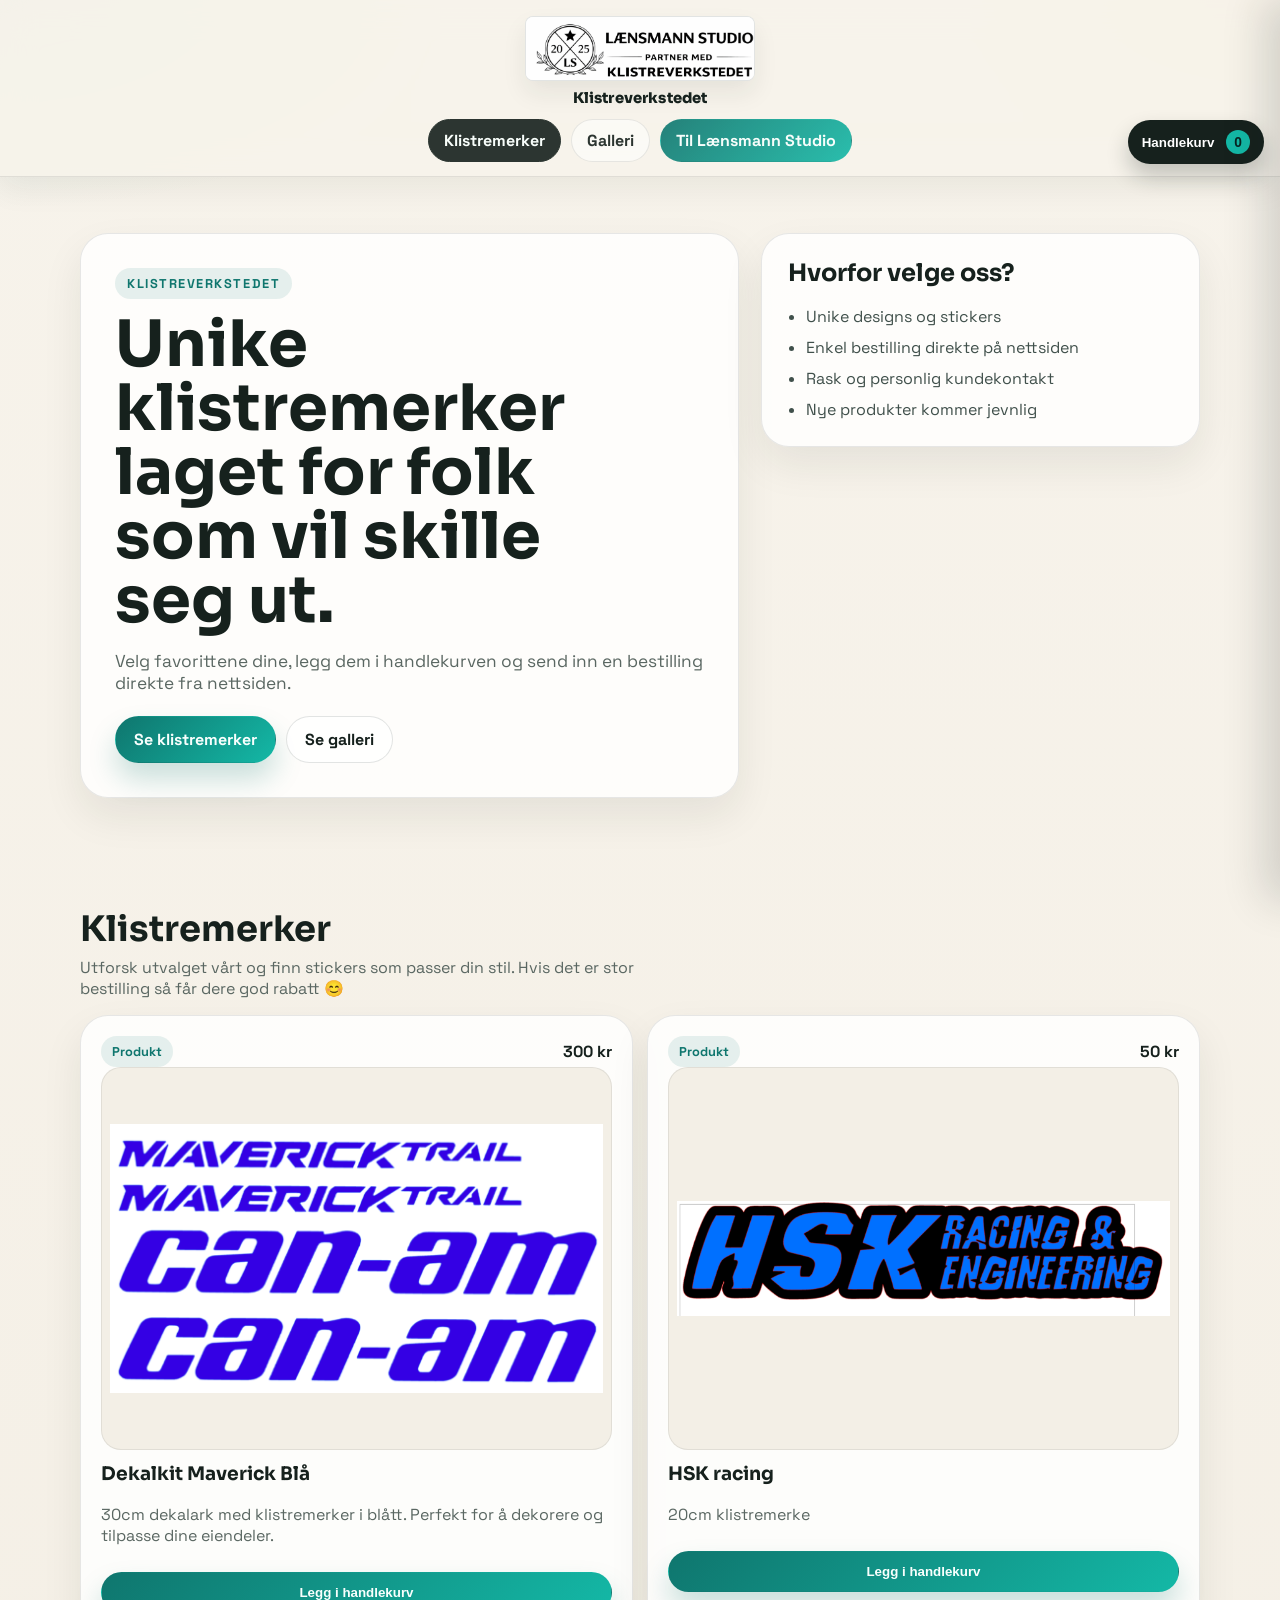
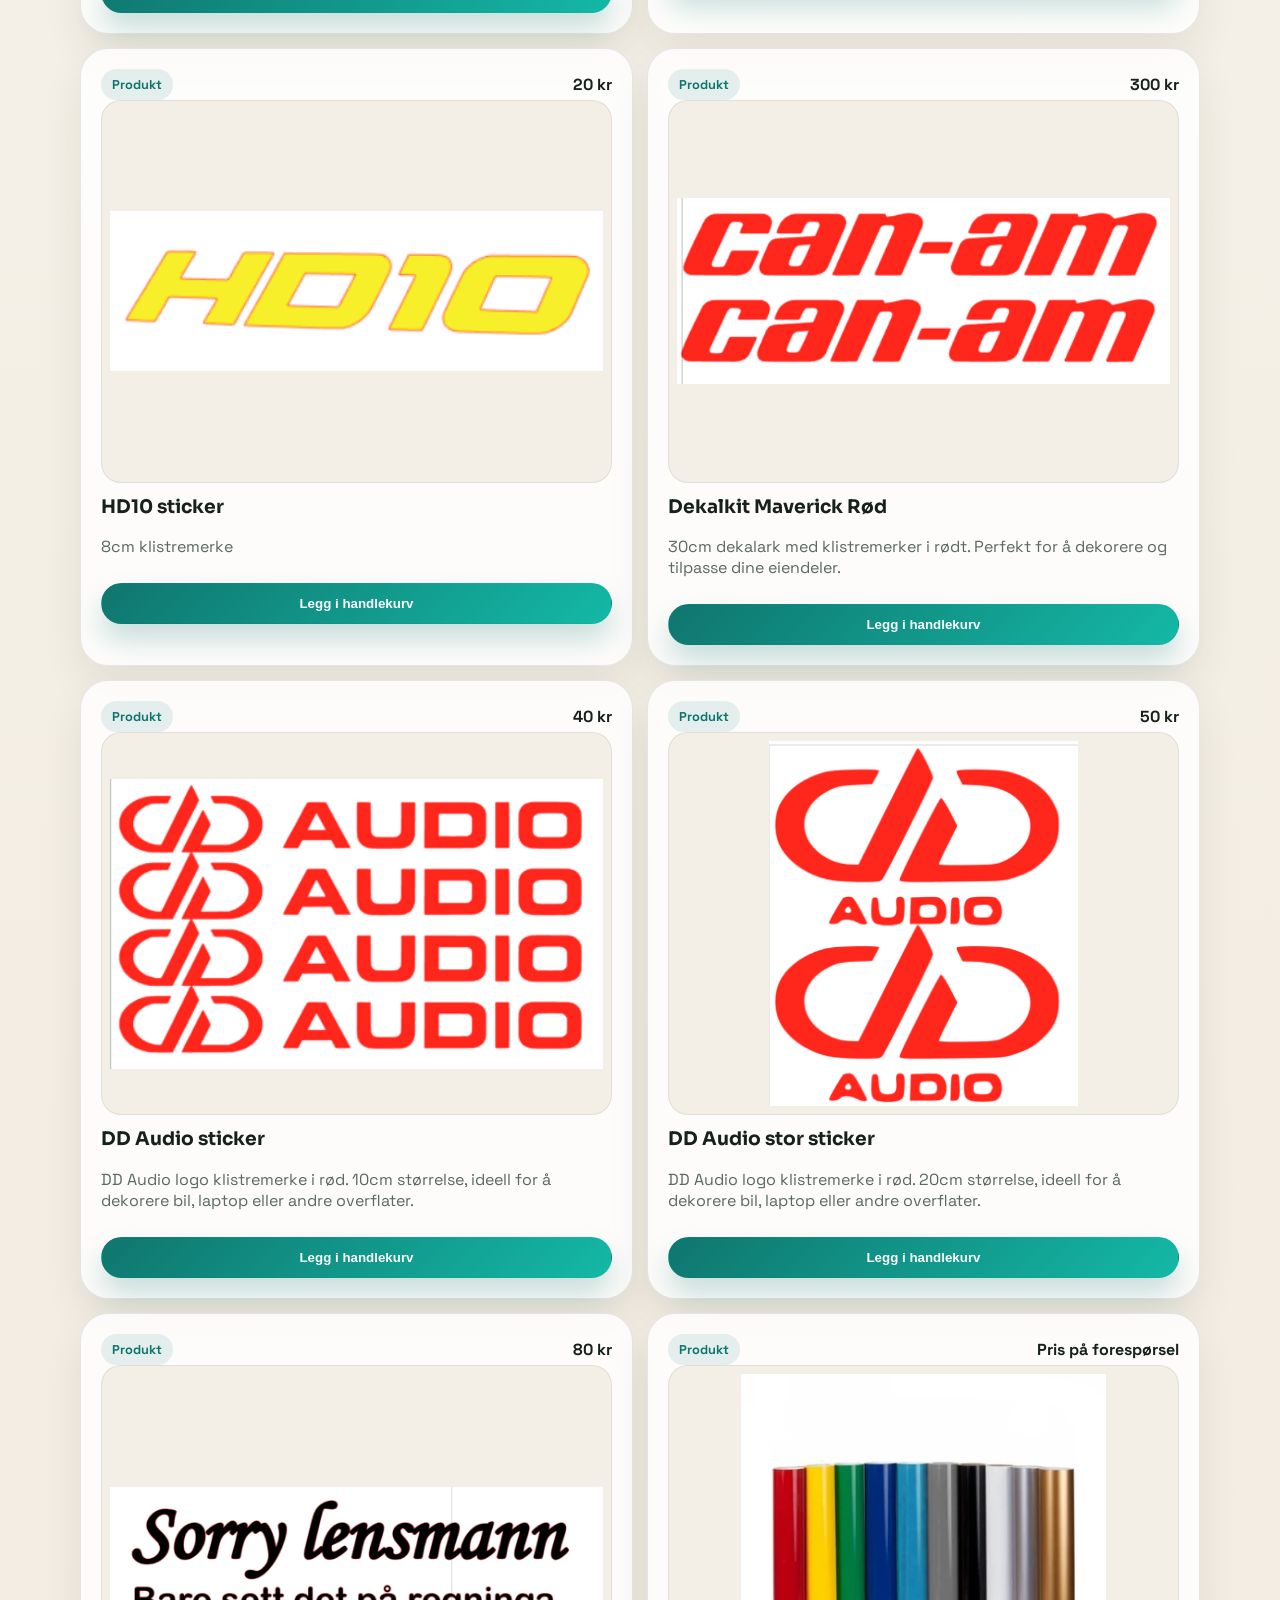
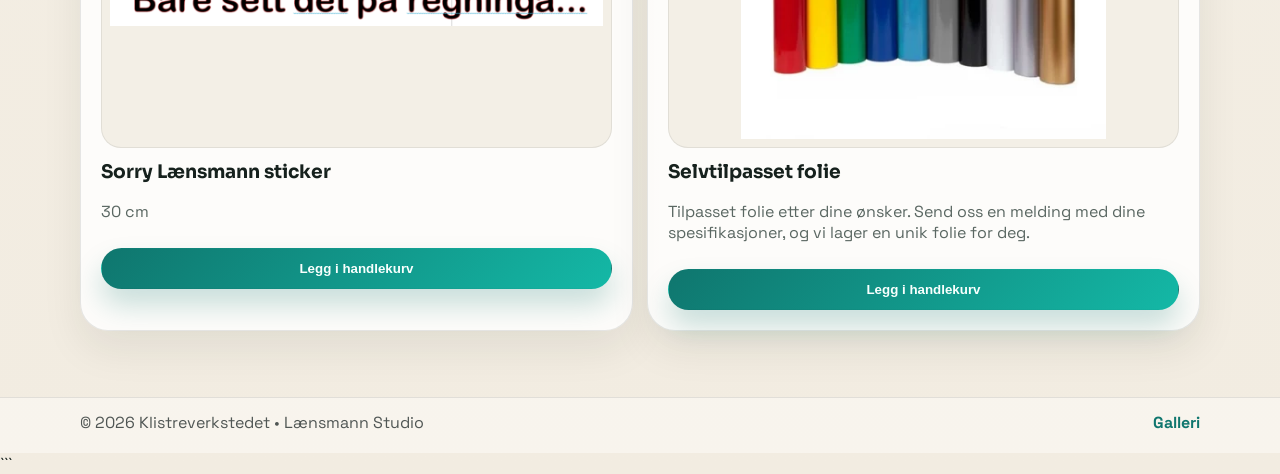
==== commit 1043bbaa: "Endret på prisliste" ====
--- a/index.html
+++ b/index.html
@@ -169,7 +169,7 @@
 					<textarea
 						id="customer-note"
 						name="message"
-						placeholder="Skriv hvis du har spørsmål eller ønsker noe spesielt"></textarea>
+						placeholder="Skriv hvis du har spørsmål eller ønsker noe spesielt. Vi trenger å vite farge og størrelse og gjerne eksempel/bilde av ønsket design"></textarea>
 				</div>
 
 			</div>
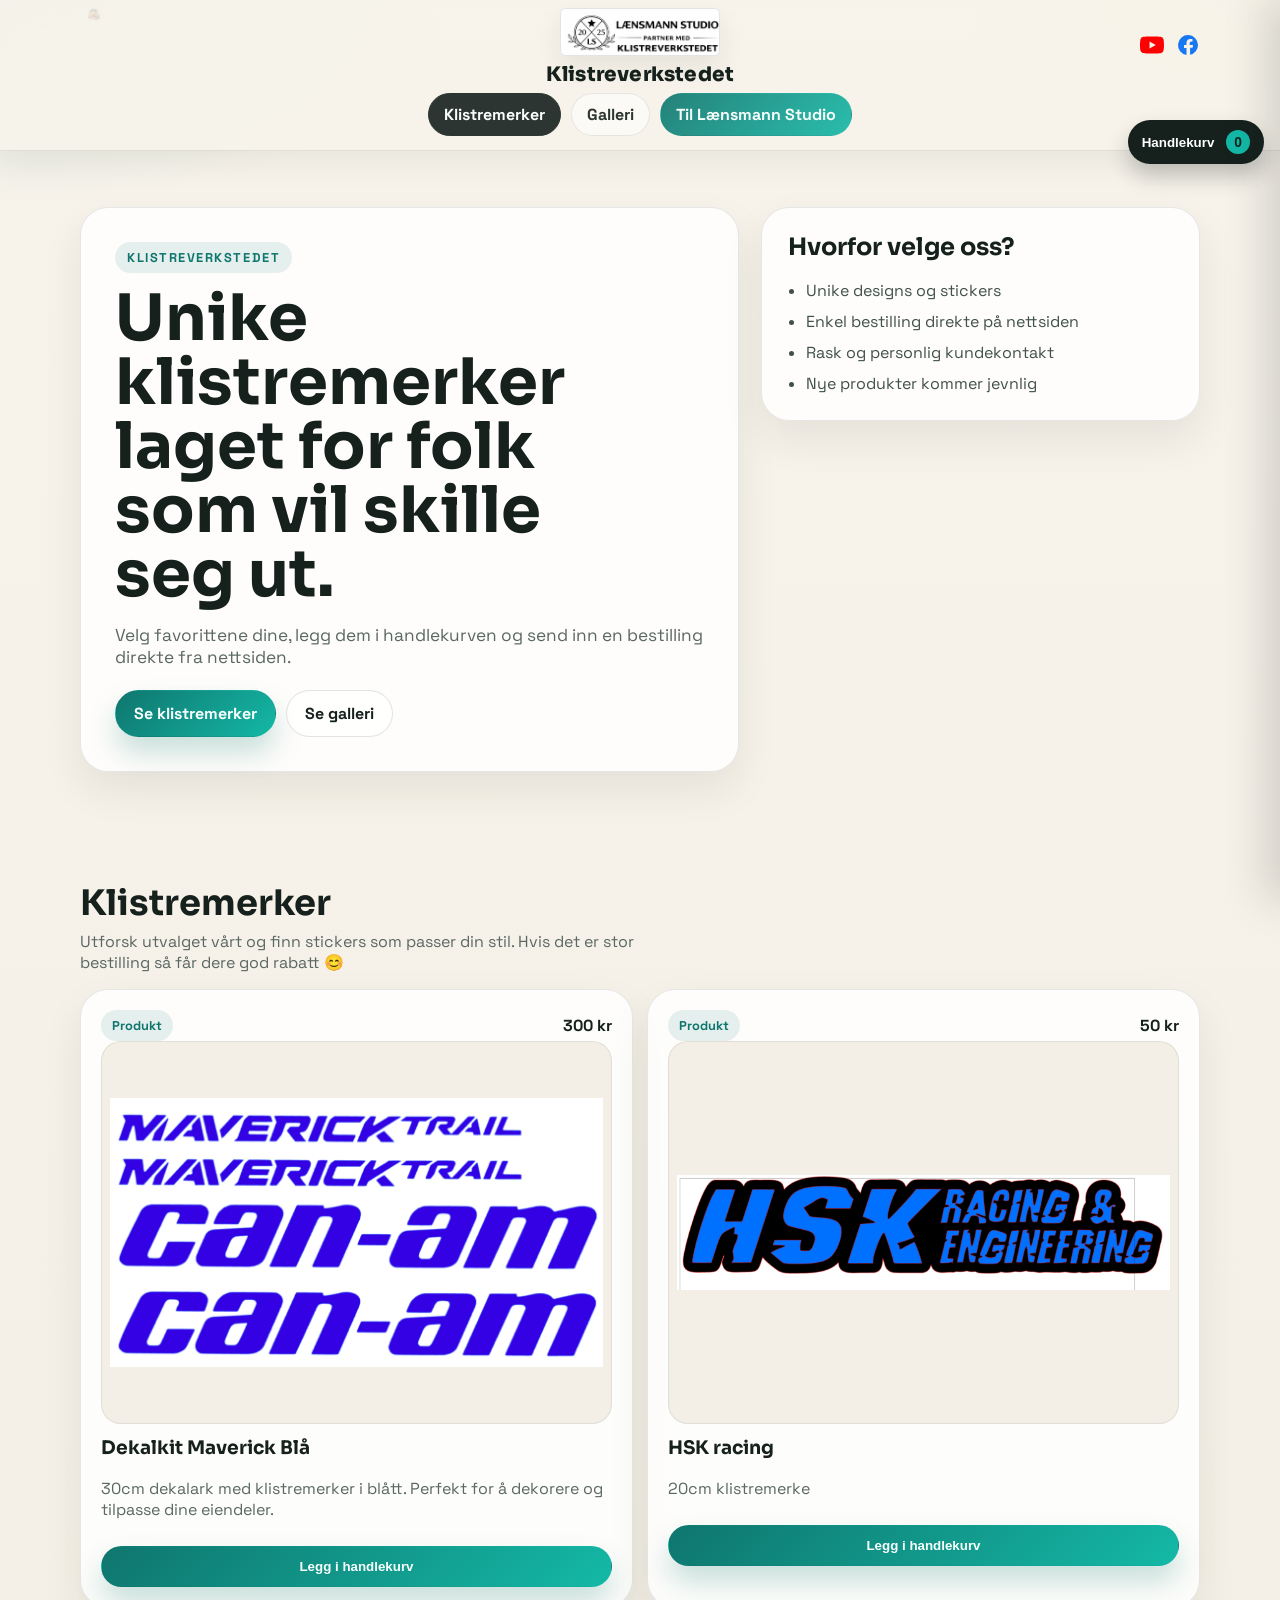
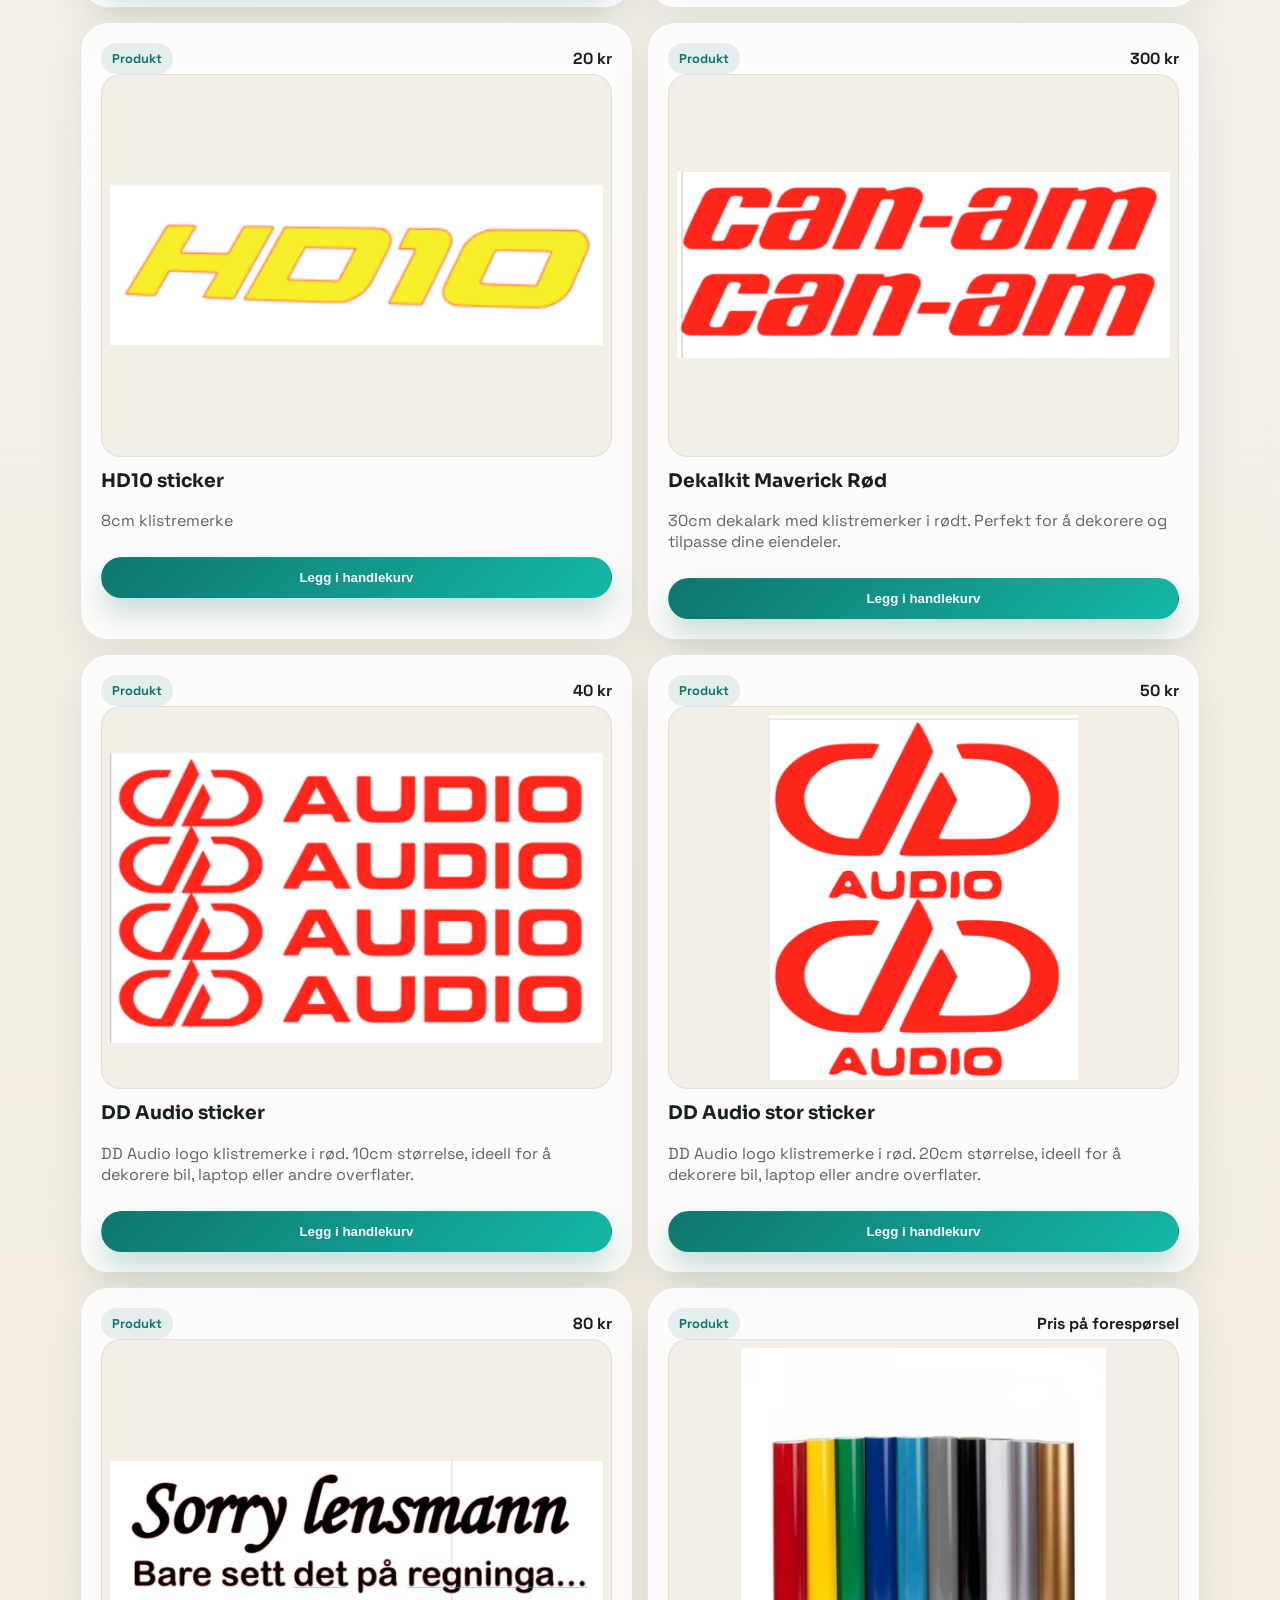
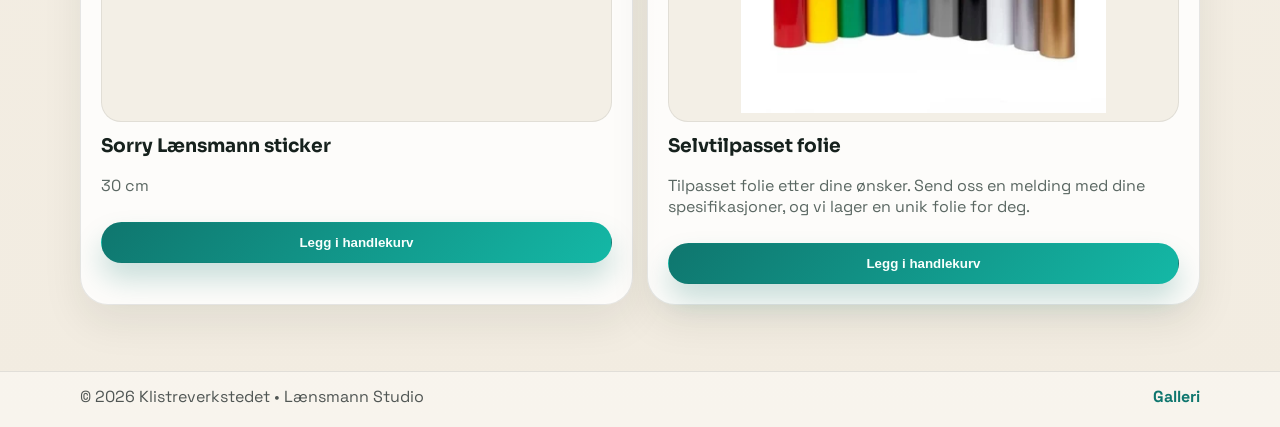
==== commit 36338ca0: "Små fiks" ====
--- a/index.html
+++ b/index.html
@@ -23,10 +23,27 @@
 
 	<header class="site-header">
 		<div class="container header-top">
+			<button class="goofy-easter-egg" type="button" data-goofy-easter-egg aria-label="Hemmelige bildeknapp">
+				<img src="assets/images/goofy-ahh-pictures-face-man-pics.jpg" alt="" aria-hidden="true">
+			</button>
+
 			<a href="https://klistre.lensmann.studio/" class="brand brand--image" aria-label="Til Klistreverkstedet">
-				<img class="brand-image" src="assets/images/image.png" alt="Klistreverkstedet logo">
+				<img class="brand-image logo-image" src="assets/images/image.png" alt="Klistreverkstedet logo">
 				<span class="brand-text">Klistreverkstedet</span>
 			</a>
+
+			<div class="social-icons">
+			  <a href="https://youtube.lensmann.studio" target="_blank" aria-label="YouTube">
+				<svg viewBox="0 0 24 24" class="icon">
+				  <path fill="currentColor" d="M23.498 6.186a3.016 3.016 0 0 0-2.122-2.136C19.505 3.545 12 3.545 12 3.545s-7.505 0-9.377.505A3.017 3.017 0 0 0 .502 6.186C0 8.07 0 12 0 12s0 3.93.502 5.814a3.016 3.016 0 0 0 2.122 2.136c1.871.505 9.376.505 9.376.505s7.505 0 9.377-.505a3.015 3.015 0 0 0 2.122-2.136C24 15.93 24 12 24 12s0-3.93-.502-5.814zM9.545 15.568V8.432L15.818 12l-6.273 3.568z"/>
+				</svg>
+			  </a>
+			  <a href="https://facebook.lensmann.studio" target="_blank" aria-label="Facebook">
+				<svg viewBox="0 0 24 24" class="icon">
+				  <path fill="currentColor" d="M22 12a10 10 0 1 0-11.5 9.95v-7.05H8v-2.9h2.5V9.9c0-2.5 1.5-3.9 3.8-3.9 1.1 0 2.2.2 2.2.2v2.4h-1.2c-1.2 0-1.6.75-1.6 1.5v1.8H17l-.4 2.9h-2.5v7.05A10 10 0 0 0 22 12"/>
+				</svg>
+			  </a>
+			</div>
 
 			<button class="nav-toggle" type="button" aria-expanded="false" aria-controls="main-nav" aria-label="Åpne meny">
 				<span class="nav-toggle__icon" aria-hidden="true">
@@ -127,6 +144,7 @@
 			<input type="hidden" name="from_name" value="Klistreverkstedet">
 
 			<input type="hidden" name="cart_summary" id="cart-summary-input">
+			<input type="hidden" name="order_total" id="order-total-input">
 
 			<div class="form-grid form-grid--single">
 
@@ -174,11 +192,66 @@
 
 			</div>
 
+			<div class="shipping-options" aria-labelledby="shipping-options-title">
+				<h3 id="shipping-options-title" class="shipping-options__title">Frakt</h3>
+
+				<label class="shipping-option">
+					<input type="radio" name="shipping_method" value="Hente selv på baksalen" data-shipping-option data-shipping-cost="0" checked>
+					<span>
+						<strong>Hente selv på baksalen</strong>
+						<em>Gratis</em>
+					</span>
+				</label>
+
+				<label class="shipping-option">
+					<input type="radio" name="shipping_method" value="Frakt uten sporing" data-shipping-option data-shipping-cost="50">
+					<span>
+						<strong>Frakt uten sporing</strong>
+						<em>50 kr</em>
+					</span>
+				</label>
+
+				<label class="shipping-option">
+					<input type="radio" name="shipping_method" value="Frakt med sporing" data-shipping-option data-shipping-cost="80">
+					<span>
+						<strong>Frakt med sporing</strong>
+						<em>80 kr</em>
+					</span>
+				</label>
+			</div>
+
+			<div class="tip-field">
+				<label for="tip-amount-input">Tips oss</label>
+				<div class="tip-field__row">
+					<input
+						id="tip-amount-input"
+						name="tip_amount"
+						type="number"
+						min="0"
+						step="1"
+						inputmode="numeric"
+						placeholder="Valgfritt beløp"
+						data-tip-amount>
+					<span>kr</span>
+				</div>
+				<p class="tip-field__help">Velg selv om du vil tipse litt ekstra.</p>
+			</div>
+
 			<div class="cart-summary">
 
 				<div class="cart-summary__row">
 					<span>Sum</span>
 					<strong id="cart-total">0 kr</strong>
+				</div>
+
+				<div class="cart-summary__row cart-summary__row--shipping">
+					<span>Frakt</span>
+					<strong id="cart-shipping-total">0 kr</strong>
+				</div>
+
+				<div class="cart-summary__row cart-summary__row--grand">
+					<span>Total</span>
+					<strong id="cart-grand-total">0 kr</strong>
 				</div>
 
 				<p class="cart-note">
@@ -214,4 +287,3 @@
 	<script src="assets/js/site.js"></script>
 </body>
 </html>
-```
--- a/style.css
+++ b/style.css
@@ -73,6 +73,161 @@
   top: 12px;
 }
 
+.goofy-easter-egg {
+  position: absolute;
+  top: 8px;
+  left: 8px;
+  z-index: 25;
+  width: 12px;
+  height: 12px;
+  padding: 0;
+  border: 0;
+  background: transparent;
+  opacity: 0.14;
+  cursor: pointer;
+  overflow: visible;
+  transform-origin: top left;
+  transform: scale(var(--goofy-scale, 1));
+  transition: transform 220ms cubic-bezier(0.18, 0.8, 0.2, 1), opacity 180ms ease;
+  will-change: transform, opacity;
+}
+
+.goofy-easter-egg img {
+  width: 100%;
+  height: 100%;
+  display: block;
+  object-fit: cover;
+  border-radius: 4px;
+  filter: saturate(1.05) contrast(1.05);
+  transform-origin: center center;
+}
+
+.goofy-easter-egg:hover,
+.goofy-easter-egg:focus-visible {
+  opacity: 0.28;
+  outline: none;
+}
+
+.goofy-easter-egg.is-exploding {
+  opacity: 1;
+  pointer-events: none;
+  animation: goofy-burst 950ms cubic-bezier(0.12, 0.72, 0.18, 1) forwards;
+  transition: none;
+}
+
+.goofy-easter-egg:not(.is-exploding) img {
+  transition: transform 220ms cubic-bezier(0.18, 0.8, 0.2, 1), filter 180ms ease;
+}
+
+.goofy-easter-egg.is-exploding img {
+  animation: goofy-grow 950ms cubic-bezier(0.12, 0.72, 0.18, 1) forwards;
+}
+
+.goofy-easter-egg.is-exploding::before,
+.goofy-easter-egg.is-exploding::after {
+  content: "";
+  position: absolute;
+  inset: 50%;
+  border-radius: 999px;
+  pointer-events: none;
+  transform: translate(-50%, -50%);
+}
+
+.goofy-easter-egg.is-exploding::before {
+  width: 18px;
+  height: 18px;
+  background: radial-gradient(circle, rgba(255,255,255,0.95) 0 20%, rgba(255, 122, 92, 0.9) 35%, rgba(255, 196, 122, 0.7) 55%, rgba(255, 255, 255, 0) 72%);
+  animation: goofy-flash 950ms ease-out forwards;
+}
+
+.goofy-easter-egg.is-exploding::after {
+  width: 18px;
+  height: 18px;
+  box-shadow:
+    0 0 0 0 rgba(255, 130, 92, 0.65),
+    0 0 0 0 rgba(255, 196, 122, 0.38);
+  animation: goofy-shock 950ms ease-out forwards;
+}
+
+@keyframes goofy-grow {
+  0% {
+    transform: scale(1);
+    opacity: 1;
+    filter: saturate(1.05) contrast(1.05);
+  }
+  35% {
+    transform: scale(5) rotate(12deg);
+    opacity: 1;
+  }
+  65% {
+    transform: scale(14) rotate(-10deg);
+    opacity: 0.96;
+  }
+  100% {
+    transform: scale(40) rotate(25deg);
+    opacity: 0.12;
+    filter: saturate(1.2) contrast(1.2);
+  }
+}
+
+@keyframes goofy-burst {
+  0% {
+    transform: scale(var(--goofy-scale, 1)) translate(0, 0);
+  }
+  45% {
+    transform: scale(var(--goofy-scale, 1)) translate(-1px, 1px);
+  }
+  100% {
+    transform: scale(var(--goofy-scale, 1)) translate(0, 0);
+  }
+}
+
+@keyframes goofy-flash {
+  0% {
+    opacity: 0.25;
+    transform: translate(-50%, -50%) scale(0.2);
+  }
+  20% {
+    opacity: 0.95;
+    transform: translate(-50%, -50%) scale(1.4);
+  }
+  100% {
+    opacity: 0.08;
+    transform: translate(-50%, -50%) scale(18);
+  }
+}
+
+@keyframes goofy-shock {
+  0% {
+    opacity: 0.95;
+    box-shadow:
+      0 0 0 0 rgba(255, 130, 92, 0.82),
+      0 0 0 0 rgba(255, 196, 122, 0.58);
+  }
+  55% {
+    opacity: 0.55;
+    box-shadow:
+      0 0 0 28px rgba(255, 130, 92, 0),
+      0 0 0 44px rgba(255, 196, 122, 0);
+  }
+  100% {
+    opacity: 0.05;
+    box-shadow:
+      0 0 0 70px rgba(255, 130, 92, 0),
+      0 0 0 100px rgba(255, 196, 122, 0);
+  }
+}
+
+@media (max-width: 520px) {
+  .goofy-easter-egg {
+    top: 6px;
+    left: 6px;
+    width: 10px;
+    height: 10px;
+    opacity: 0.11;
+  }
+}
+
 .container {
   width: min(1120px, 92%);
   margin: 0 auto;
@@ -109,7 +264,44 @@
   object-fit: cover;
   border: 1px solid rgba(255, 255, 255, 0.26);
   box-shadow: 0 10px 20px rgba(0, 0, 0, 0.26);
-  background: #fff;
+  background: linear-gradient(140deg, #ff875c, #ffb07a);
+}
+
+.social-icons {
+  display: flex;
+  gap: 12px;
+  align-items: center;
+  margin-left: auto;
+}
+
+.social-icons .icon {
+  width: 24px;
+  height: 24px;
+  transition: 0.2s;
+}
+
+.social-icons a:nth-child(1) .icon {
+  color: #FF0000;
+}
+
+.social-icons a:nth-child(1) .icon:hover {
+  color: #CC0000;
+  transform: scale(1.1);
+}
+
+.social-icons a:nth-child(2) .icon {
+  color: #1877F2;
+}
+
+.social-icons a:nth-child(2) .icon:hover {
+  color: #0A66C2;
+  transform: scale(1.1);
+}
+
+@media (max-width: 820px) {
+  .social-icons {
+    margin-left: 0;
+  }
 }
 
 .logo-badge {
@@ -397,6 +589,166 @@
   display: grid;
   grid-template-columns: repeat(3, minmax(0, 1fr));
   gap: 16px;
+}
+
+/* Cart buttons and mobile-friendly layout */
+.cart-row {
+  display: flex;
+  gap: 10px;
+  align-items: center;
+  padding: 8px 6px;
+  border-bottom: 1px solid var(--border-light);
+}
+
+.cart-thumb {
+  width: 52px;
+  height: 52px;
+  border-radius: 8px;
+  object-fit: cover;
+}
+
+.cart-row__meta {
+  flex: 1 1 auto;
+  min-width: 0;
+}
+
+.cart-row__actions {
+  display: flex;
+  align-items: center;
+  gap: 8px;
+  flex: 0 0 auto;
+}
+
+.qty-group {
+  display: flex;
+  align-items: center;
+  gap: 8px;
+}
+
+.qty-btn {
+  width: 36px;
+  height: 36px;
+  padding: 0;
+  border-radius: 50%;
+  border: 1px solid rgba(255,255,255,0.06);
+  background: rgba(255,255,255,0.02);
+  color: var(--text-light);
+  font-weight: 700;
+  display: inline-grid;
+  place-items: center;
+  cursor: pointer;
+  transition: background 0.12s ease, transform 0.08s ease;
+}
+
+.qty-btn:hover {
+  background: rgba(255,255,255,0.04);
+  transform: translateY(-1px);
+}
+
+.qty-value {
+  min-width: 22px;
+  text-align: center;
+  font-weight: 700;
+}
+
+.cart-line-total {
+  margin-top: 6px;
+  font-weight: 800;
+  color: var(--text-light);
+  font-size: 1rem;
+}
+
+.cart-meta-sub {
+  margin: 4px 0 0;
+  color: var(--muted);
+  font-size: 0.9rem;
+}
+
+.cart-remove {
+  display: inline-flex;
+  align-items: center;
+  gap: 8px;
+  padding: 6px 8px;
+  border-radius: 8px;
+  border: 1px solid rgba(255,255,255,0.04);
+  background: transparent;
+  color: var(--muted);
+  font-weight: 600;
+  cursor: pointer;
+  transition: background 0.12s ease, color 0.12s ease;
+}
+
+.cart-remove:hover {
+  background: rgba(255,255,255,0.03);
+  color: var(--text-light);
+}
+
+.cart-remove .remove-icon {
+  font-size: 14px;
+  line-height: 1;
+  color: inherit;
+}
+
+/* Mobile adjustments: compact, two-row grid for each cart item */
+@media (max-width: 520px) {
+  .cart-row {
+    display: grid;
+    grid-template-columns: 44px 1fr;
+    grid-template-rows: auto auto;
+    gap: 6px 8px;
+    align-items: center;
+    padding: 8px 6px;
+  }
+
+  .cart-thumb {
+    width: 44px;
+    height: 44px;
+    grid-row: 1 / span 2;
+    border-radius: 8px;
+  }
+
+  .cart-row__meta {
+    grid-column: 2;
+    grid-row: 1;
+    padding-right: 8px;
+  }
+
+  .cart-row__actions {
+    grid-column: 2;
+    grid-row: 2;
+    justify-self: end;
+    gap: 6px;
+  }
+
+  .qty-btn {
+    width: 30px;
+    height: 30px;
+    font-size: 15px;
+    border-radius: 8px;
+  }
+
+  .qty-value {
+    min-width: 28px;
+    text-align: center;
+    padding: 6px 8px;
+    background: linear-gradient(135deg, rgba(255,135,92,0.12), rgba(63,194,163,0.06));
+    border-radius: 8px;
+    font-weight: 800;
+    color: var(--text-light);
+  }
+
+  .cart-remove {
+    padding: 6px;
+    border-radius: 6px;
+    gap: 6px;
+    background: rgba(255,255,255,0.02);
+    color: var(--muted);
+  }
+
+  /* hide the word "Fjern" on narrow screens to keep layout clean */
+  .cart-remove .remove-text {
+    display: none;
+  }
 }
 
 .price {
@@ -665,6 +1017,62 @@
   left: -9999px;
 }
 
+/* Final cart mobile overrides to fix contrast and duplicated labels */
+@media (max-width: 520px) {
+  /* target the cart-items variant with higher specificity to override earlier rules */
+  .cart-items .cart-row {
+    display: grid;
+    grid-template-columns: 44px 1fr;
+    grid-template-rows: auto auto;
+    gap: 6px 8px;
+    align-items: center;
+    padding: 8px 6px;
+  }
+
+  /* hide the textual "Antall: X" to avoid duplication with the compact qty control */
+  .cart-items .cart-meta-sub {
+    display: none;
+  }
+
+  /* emphasize quantity and line total for clarity on light background */
+  .cart-items .qty-value {
+    background: linear-gradient(135deg, rgba(255,135,92,0.12), rgba(63,194,163,0.06));
+    color: #16211d;
+    font-weight: 900;
+    font-size: 1.02rem;
+    padding: 6px 10px;
+    border-radius: 8px;
+  }
+
+  .cart-items .cart-line-total {
+    grid-column: 2;
+    grid-row: 1;
+    justify-self: end;
+    font-size: 1.05rem;
+    font-weight: 900;
+    color: #16211d;
+  }
+
+  .cart-items .cart-row__meta strong {
+    font-size: 1rem;
+    color: #0f1513;
+  }
+
+  /* align actions on second row and keep remove button separate */
+  .cart-items .cart-row__actions {
+    grid-column: 2;
+    grid-row: 2;
+    justify-self: end;
+    gap: 8px;
+  }
+
+  .cart-items .cart-remove {
+    background: transparent;
+    color: #8b6a4e;
+    border: 1px solid rgba(22,33,29,0.06);
+  }
+}
+
 .faq-grid {
   margin-top: 22px;
   display: grid;
@@ -1367,6 +1775,97 @@
   gap: 10px;
 }
 
+.shipping-options {
+  display: grid;
+  gap: 10px;
+  padding: 16px 0 4px;
+}
+
+.shipping-options__title {
+  margin: 0;
+  font-size: 1rem;
+}
+
+.shipping-option {
+  display: grid;
+  grid-template-columns: auto 1fr;
+  gap: 12px;
+  align-items: center;
+  padding: 12px 14px;
+  border: 1px solid rgba(22, 33, 29, 0.12);
+  border-radius: 14px;
+  background: rgba(255, 255, 255, 0.72);
+  cursor: pointer;
+}
+
+.shipping-option input {
+  width: 18px;
+  height: 18px;
+}
+
+.shipping-option span {
+  display: grid;
+  gap: 2px;
+}
+
+.shipping-option strong {
+  color: #16211d;
+}
+
+.shipping-option em {
+  font-style: normal;
+  color: #5a6762;
+}
+
+.shipping-option:has(input:checked) {
+  border-color: rgba(15, 118, 110, 0.45);
+  box-shadow: 0 0 0 2px rgba(15, 118, 110, 0.08);
+  background: linear-gradient(180deg, rgba(255,255,255,0.94) 0%, rgba(236, 249, 247, 0.95) 100%);
+}
+
+.tip-field {
+  display: grid;
+  gap: 8px;
+  padding: 4px 0 12px;
+}
+
+.tip-field label {
+  font-weight: 700;
+  color: #16211d;
+}
+
+.tip-field__row {
+  display: grid;
+  grid-template-columns: 1fr auto;
+  align-items: center;
+  gap: 10px;
+  padding: 12px 14px;
+  border: 1px solid rgba(22, 33, 29, 0.12);
+  border-radius: 14px;
+  background: rgba(255, 255, 255, 0.72);
+}
+
+.tip-field__row input {
+  width: 100%;
+  border: 0;
+  background: transparent;
+  color: #16211d;
+  font: inherit;
+  font-weight: 700;
+  outline: none;
+}
+
+.tip-field__row span {
+  font-weight: 800;
+  color: #5a6762;
+}
+
+.tip-field__help {
+  margin: 0;
+  color: #5a6762;
+  font-size: 0.9rem;
+}
+
 .form-note {
   margin: 0;
 }
@@ -1376,8 +1875,26 @@
 }
 
 .cart-summary__row {
+  display: flex;
+  align-items: center;
   justify-content: space-between;
   margin-bottom: 8px;
+}
+
+.cart-summary__row--shipping,
+.cart-summary__row--grand {
+  padding-top: 8px;
+  border-top: 1px solid rgba(22, 33, 29, 0.08);
+}
+
+.cart-summary__row--grand {
+  margin-top: 4px;
+  font-size: 1.05rem;
+  font-weight: 800;
+}
+
+.cart-summary__row--grand strong {
+  color: #0f766e;
 }
 
 .empty-state {
@@ -1416,7 +1933,7 @@
   display: grid;
   grid-template-columns: 1fr auto 1fr;
   align-items: center;
-  padding: 16px 0 12px;
+  padding: 8px 0 6px;
   position: relative;
 }
 
@@ -1426,18 +1943,19 @@
   display: inline-flex;
   flex-direction: column;
   align-items: center;
-  gap: 8px;
+  gap: 6px;
 }
 
 .brand-image {
-  width: 230px;
-  height: 65px;
-  border-radius: 8px;
+  width: 160px;
+  height: 48px;
+  border-radius: 6px;
 }
 
 .brand-text {
   display: block;
-  font-size: 0.92rem;
+  font-size: 0.85rem;
+  font-size: 20px;
 }
 
 .nav-toggle {
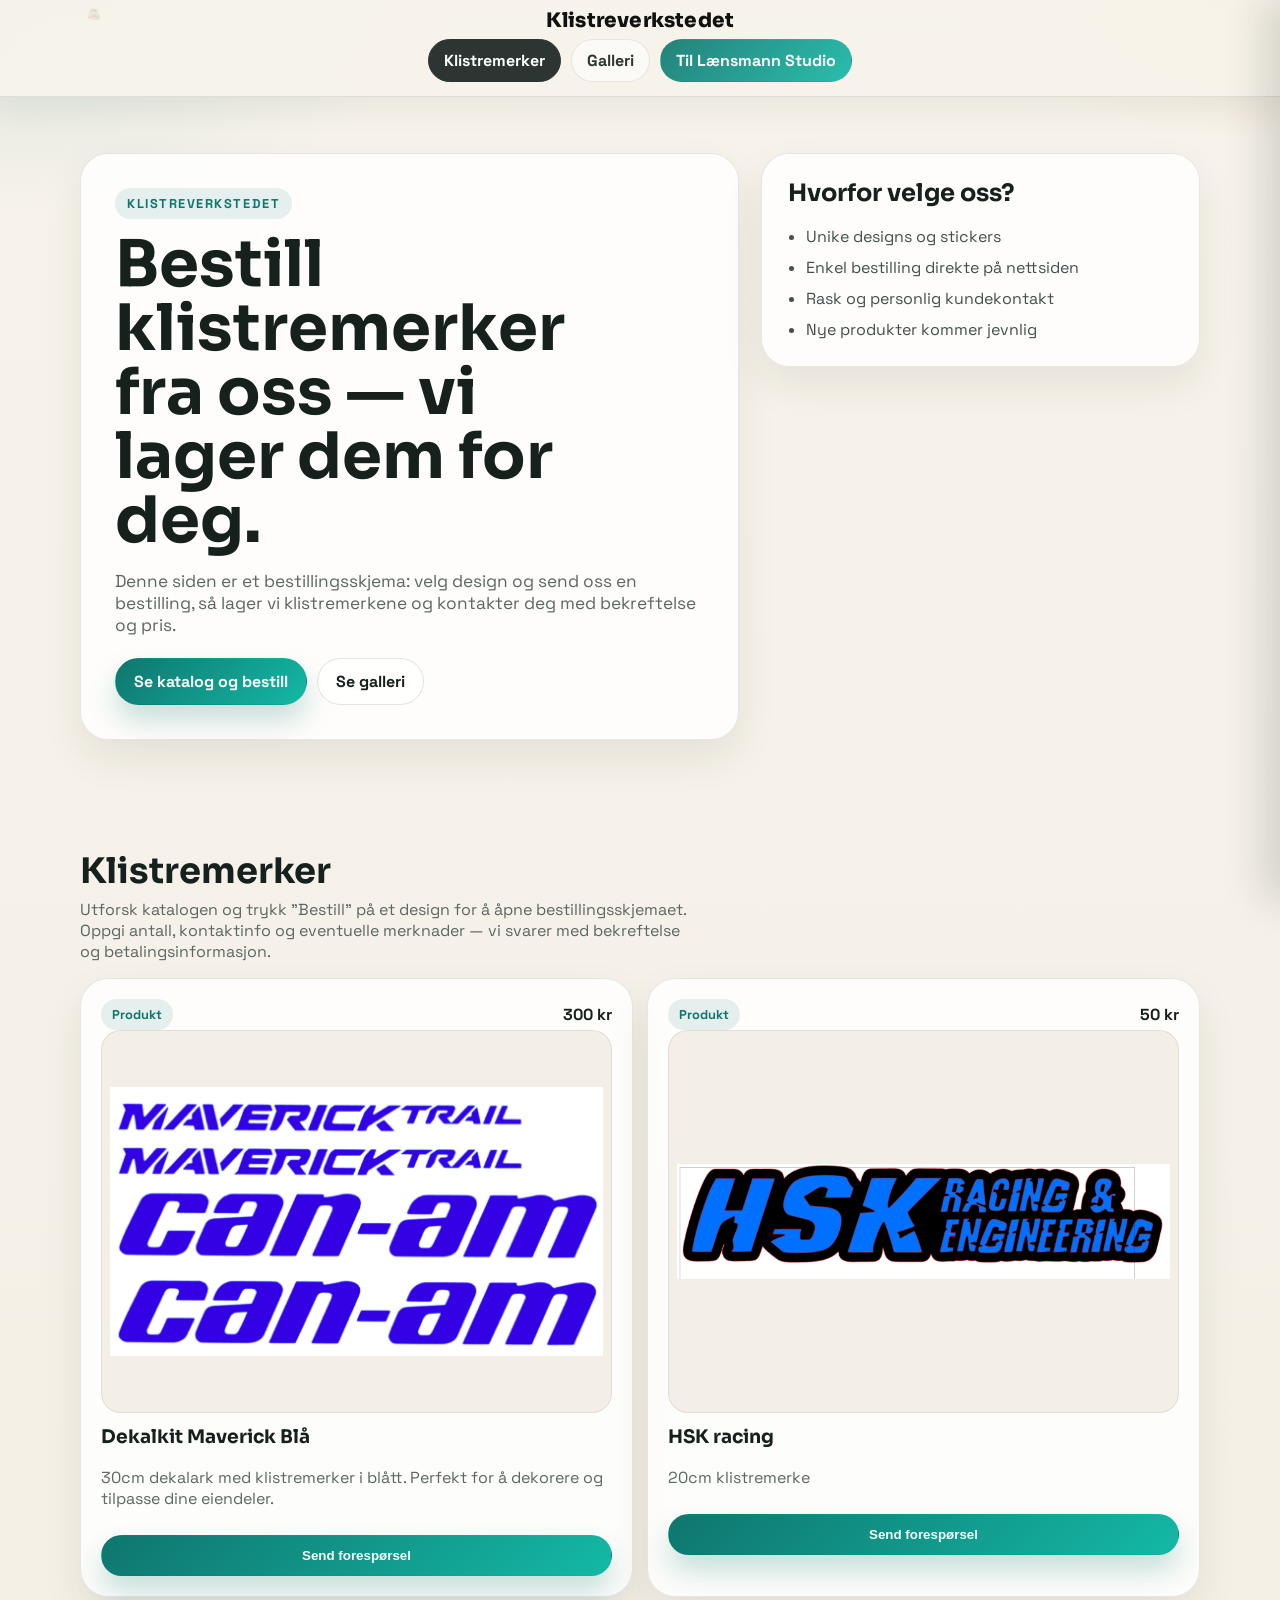
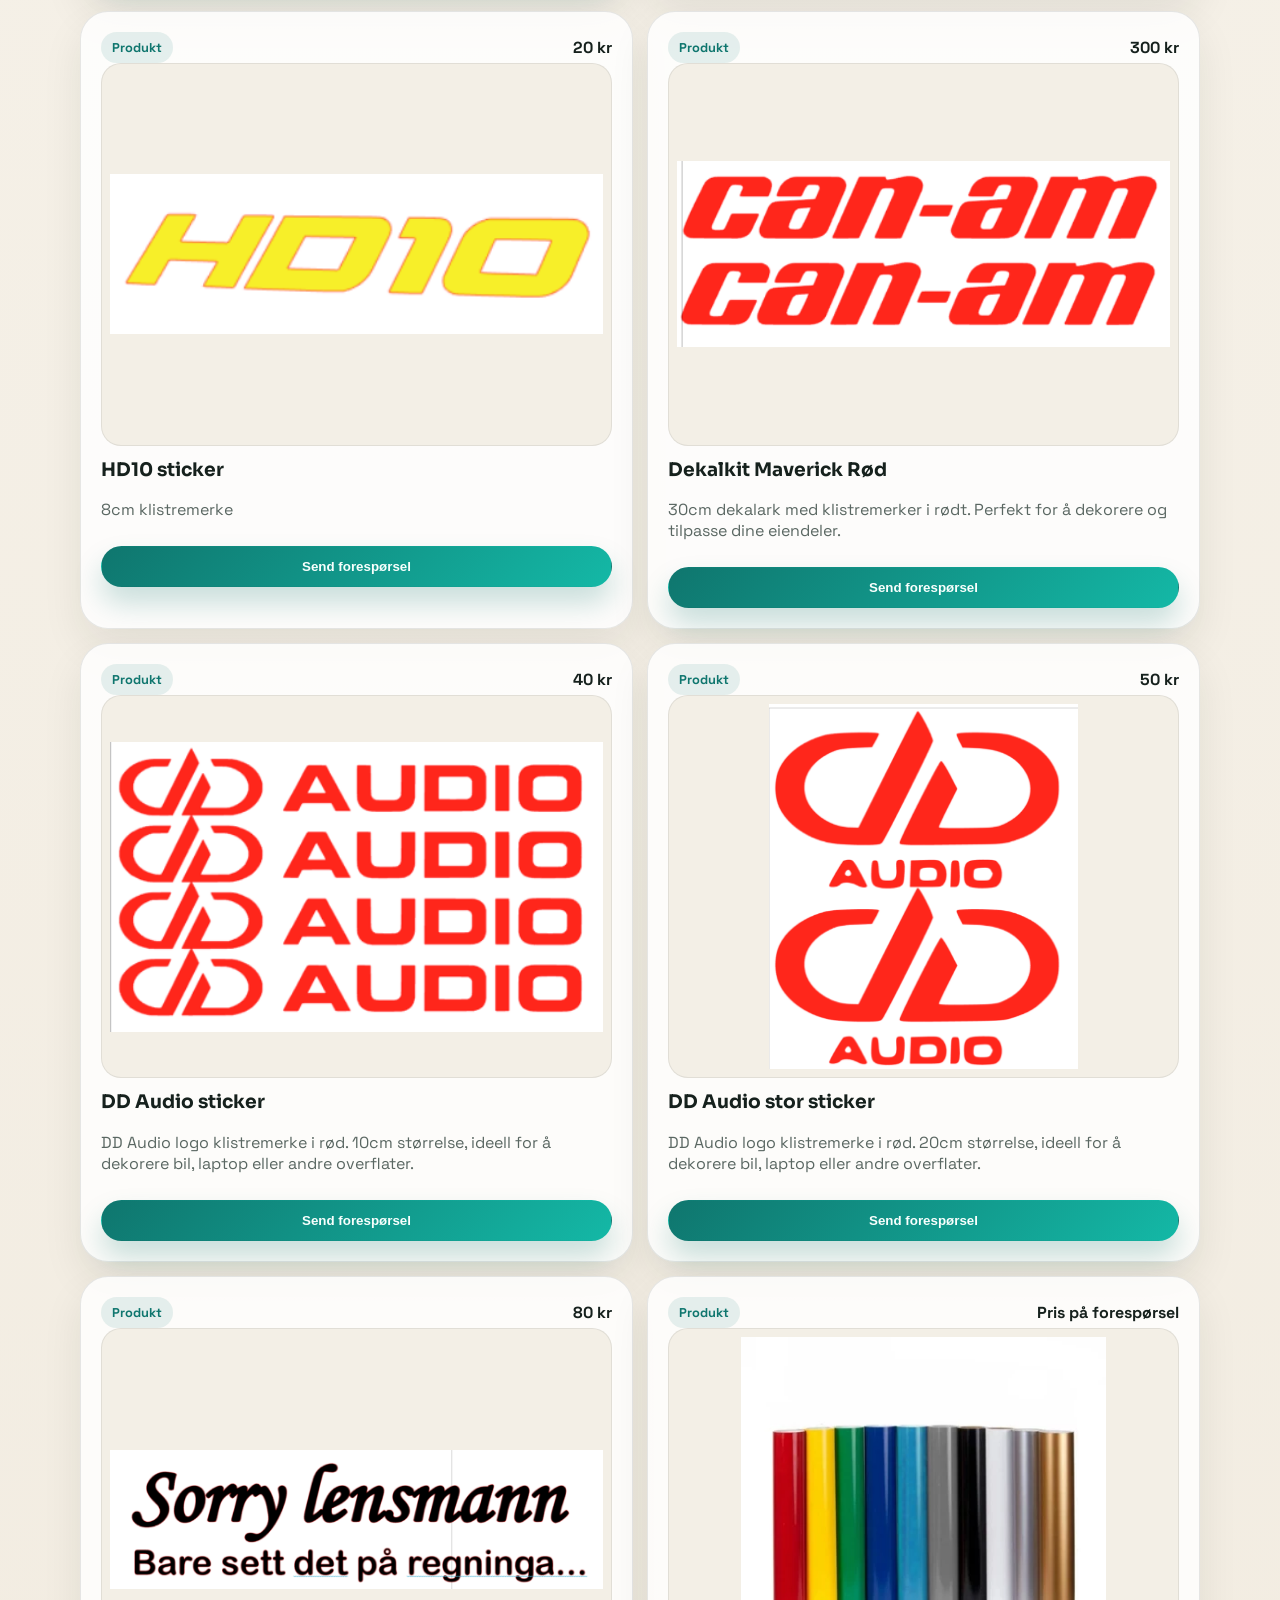
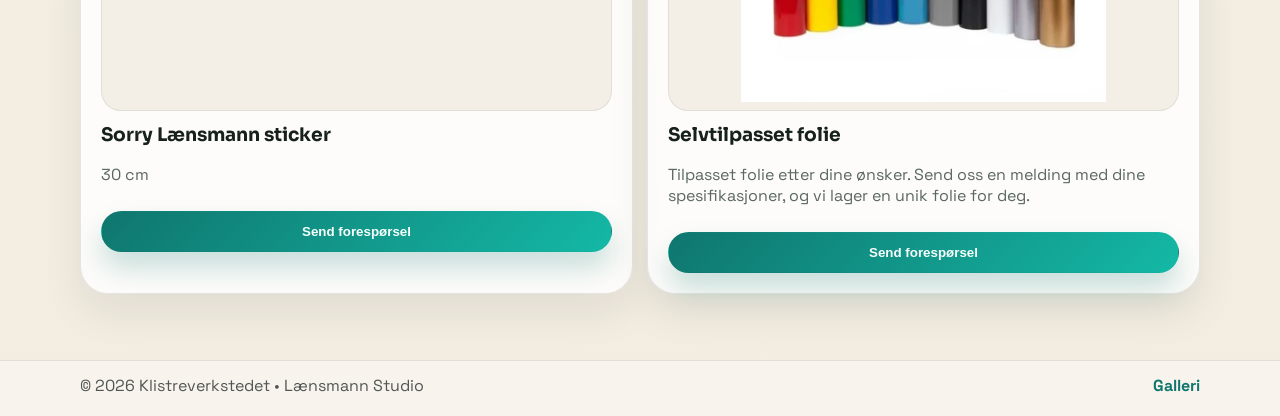
==== commit f3b1dda1: "Fikk nettsiden til å se ut mer som en bestillingskjema enn en nettbutikk." ====
--- a/index.html
+++ b/index.html
@@ -70,14 +70,14 @@
 				<div class="hero-copy">
 					<span class="eyebrow">Klistreverkstedet</span>
 
-					<h1>Unike klistremerker laget for folk som vil skille seg ut.</h1>
+					<h1>Bestill klistremerker fra oss — vi lager dem for deg.</h1>
 
 					<p class="lead">
-						Velg favorittene dine, legg dem i handlekurven og send inn en bestilling direkte fra nettsiden.
+						Denne siden er et bestillingsskjema: velg design og send oss en bestilling, så lager vi klistremerkene og kontakter deg med bekreftelse og pris.
 					</p>
 
 					<div class="hero-actions">
-						<a class="btn btn-primary" href="#produkter">Se klistremerker</a>
+						<a class="btn btn-primary" href="#produkter">Se katalog og bestill</a>
 						<a class="btn btn-secondary" href="products.html">Se galleri</a>
 					</div>
 				</div>
@@ -103,7 +103,7 @@
 					<h2 class="section-title">Klistremerker</h2>
 
 					<p class="section-lead">
-						Utforsk utvalget vårt og finn stickers som passer din stil. Hvis det er stor bestilling så får dere god rabatt 😊
+						Utforsk katalogen og trykk "Bestill" på et design for å åpne bestillingsskjemaet. Oppgi antall, kontaktinfo og eventuelle merknader — vi svarer med bekreftelse og betalingsinformasjon.
 					</p>
 				</div>
 
@@ -115,8 +115,8 @@
 		</section>
 	</main>
 
-	<button id="cart-toggle" class="cart-toggle" type="button" aria-expanded="false" aria-controls="cart-panel" aria-label="Åpne handlekurv">
-		Handlekurv <span class="cart-toggle__badge" id="cart-count">0</span>
+	<button id="cart-toggle" class="cart-toggle" type="button" aria-expanded="false" aria-controls="cart-panel" aria-label="Åpne bestillingsskjema">
+		Bestilling <span class="cart-toggle__badge" id="cart-count">0</span>
 	</button>
 
 	<div id="cart-overlay" class="cart-overlay" hidden></div>
@@ -124,9 +124,9 @@
 	<aside id="cart-panel" class="cart-panel cart-drawer" aria-label="Handlekurv">
 
 		<div class="cart-panel__head">
-			<h2 class="section-title">Handlekurv</h2>
-
-			<button id="cart-close" class="cart-close" type="button" aria-label="Lukk handlekurv">
+			<h2 class="section-title">Bestillingsforespørsel</h2>
+
+			<button id="cart-close" class="cart-close" type="button" aria-label="Lukk bestillingsforespørsel">
 				×
 			</button>
 		</div>
@@ -240,7 +240,7 @@
 			<div class="cart-summary">
 
 				<div class="cart-summary__row">
-					<span>Sum</span>
+					<span>Estimert sum</span>
 					<strong id="cart-total">0 kr</strong>
 				</div>
 
@@ -250,17 +250,19 @@
 				</div>
 
 				<div class="cart-summary__row cart-summary__row--grand">
-					<span>Total</span>
+					<span>Foreløpig total (ikke betaling)</span>
 					<strong id="cart-grand-total">0 kr</strong>
 				</div>
 
+				<p class="cart-warning"><strong>Viktig:</strong> Dette er kun en bestilling — ingen betaling skjer her. Vi kontakter deg for å bekrefte pris, levering og betalingsmåte.</p>
+
 				<p class="cart-note">
-					Når du sender inn bestillingen så lager vi klistremerkene med engang og sender melding når det er ferdig.
+					Når du sender inn bestillingen kontakter vi deg for å bekrefte ordre, leveringstid og betaling. Denne siden sender kun bestillingsinformasjon til oss.
 				</p>
 
 				<div class="form-actions">
 					<button id="clear-cart" class="btn btn-secondary btn-block" type="button">
-						Tøm handlekurv
+						Nullstill
 					</button>
 
 					<button class="btn btn-primary btn-block" type="submit">
@@ -269,6 +271,7 @@
 				</div>
 
 				<p id="form-status" class="form-note" aria-live="polite"></p>
+				<p class="form-help">Etter innsending kontakter vi deg for å bekrefte ordre og betalingsinformasjon.</p>
 
 			</div>
 
@@ -286,4 +289,4 @@
 
 	<script src="assets/js/site.js"></script>
 </body>
-</html>
+</html>
--- a/style.css
+++ b/style.css
@@ -798,6 +798,67 @@
   font-size: 1.05rem;
 }
 
+/* --- Simple/order-form overrides to reduce 'shop' look --- */
+body {
+  background: #ffffff;
+  color: #111111;
+  font-family: system-ui, -apple-system, "Segoe UI", Roboto, Arial, sans-serif;
+}
+
+.site-header {
+  background: #ffffff;
+  border-bottom: 1px solid #e6e6e6;
+  backdrop-filter: none;
+}
+
+.logo-image { display: none; }
+.brand-text { font-weight: 700; color: #111; }
+.social-icons { display: none; }
+
+/* Make buttons look like simple form controls */
+.btn {
+  border-radius: 6px;
+  padding: 8px 12px;
+  box-shadow: none;
+  font-weight: 700;
+}
+
+.btn-primary {
+  background: transparent;
+  color: #111;
+  border: 1px solid #cfcfcf;
+}
+
+.btn-secondary {
+  background: transparent;
+  color: #444;
+  border: 1px solid #eee;
+}
+
+/* Product list: keep original catalog styles above */
+
+/* Make cart panel look like a simple form panel */
+.cart-panel {
+  background: #fff;
+  color: #111;
+  border: 1px solid #e6e6e6;
+  box-shadow: none;
+  border-radius: 6px;
+  padding: 16px;
+}
+
+.cart-row { border-bottom: 1px solid #f4f4f4; padding: 8px 0; }
+.qty-group, .cart-remove { display: none; }
+.cart-meta-sub { color: #666 }
+
+/* Hide floating cart toggle badge (reduces shop impression) */
+#cart-toggle { display: none; }
+
+.cart-warning { background: #ffece6; border: 1px solid #ff0000; padding: 8px; border-radius: 6px; color: #ff0000; font-size: 0.95rem }
+
+/* Make overall look less 'polished' and more like a simple order form */
+.hero-copy, .hero-card { background: transparent; box-shadow: none; border: 0; padding: 0 }
+
 .form-grid {
   display: grid;
   grid-template-columns: repeat(2, minmax(0, 1fr));
